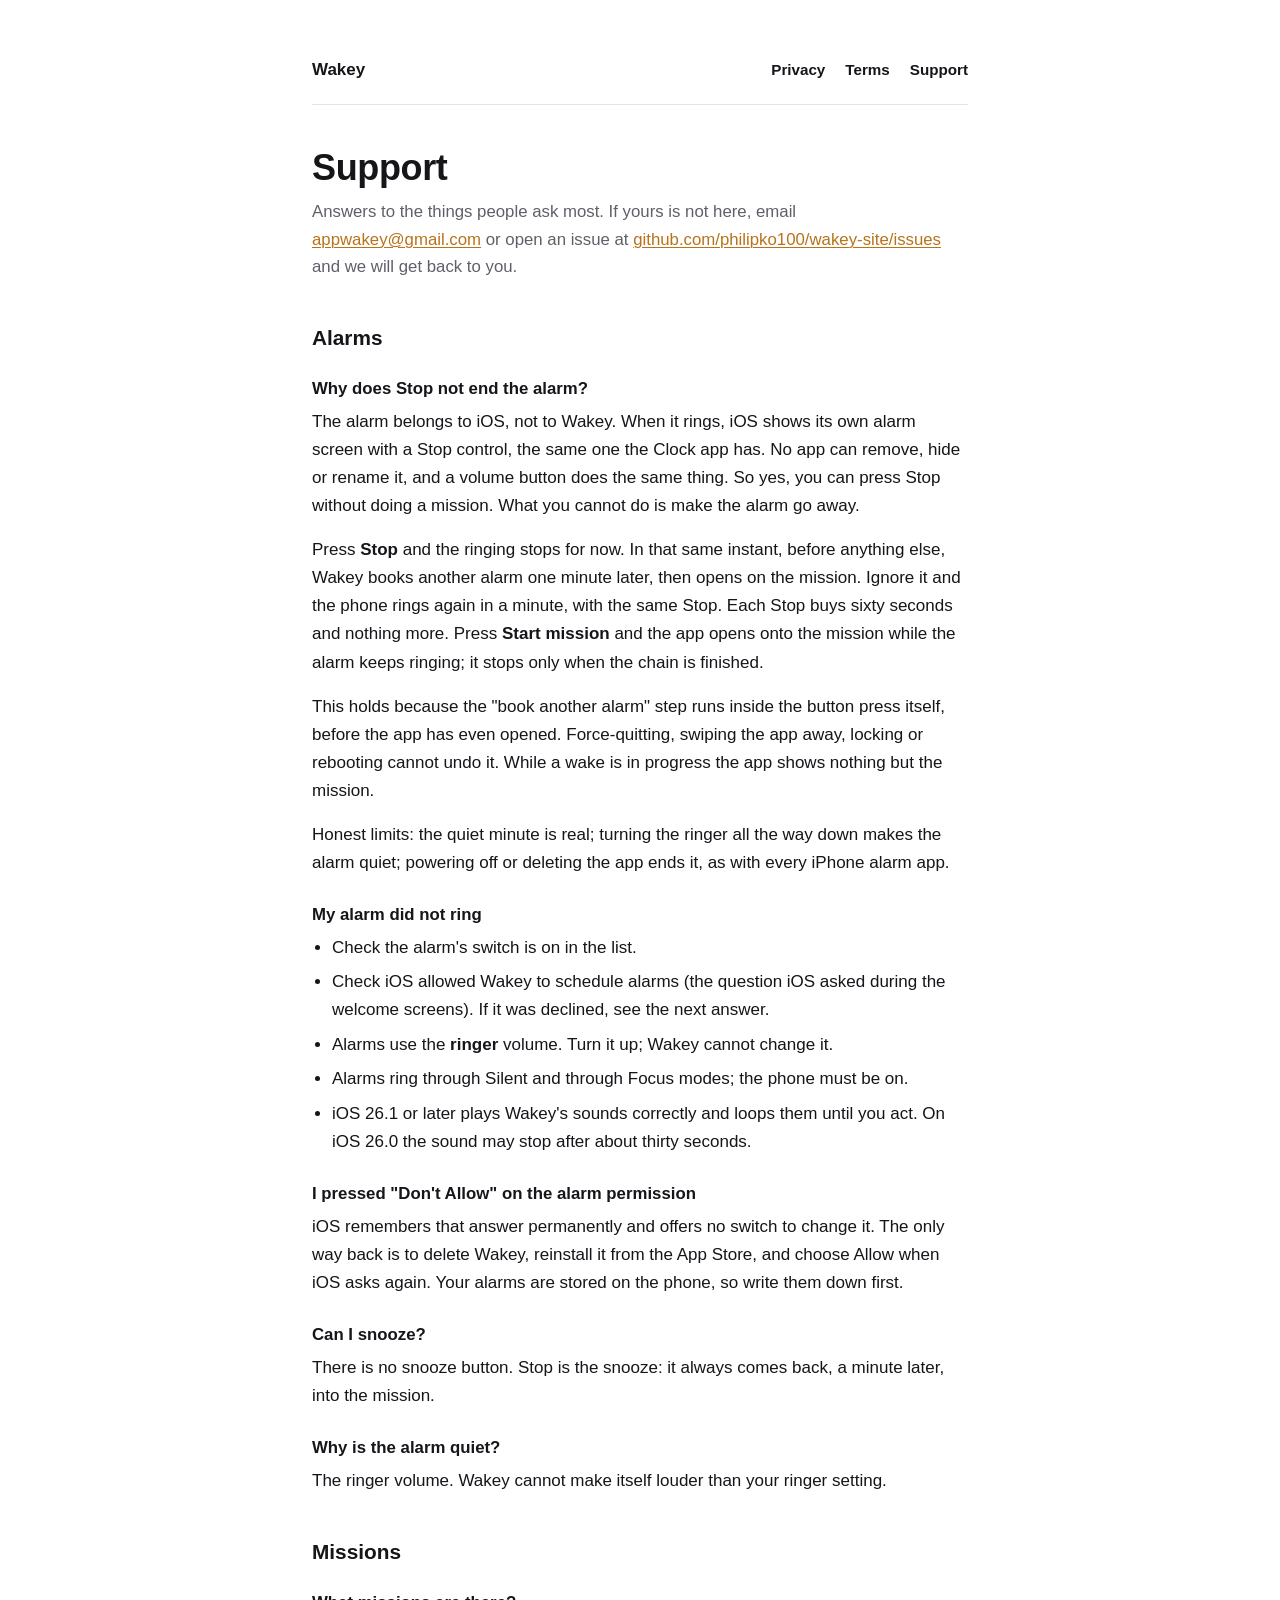
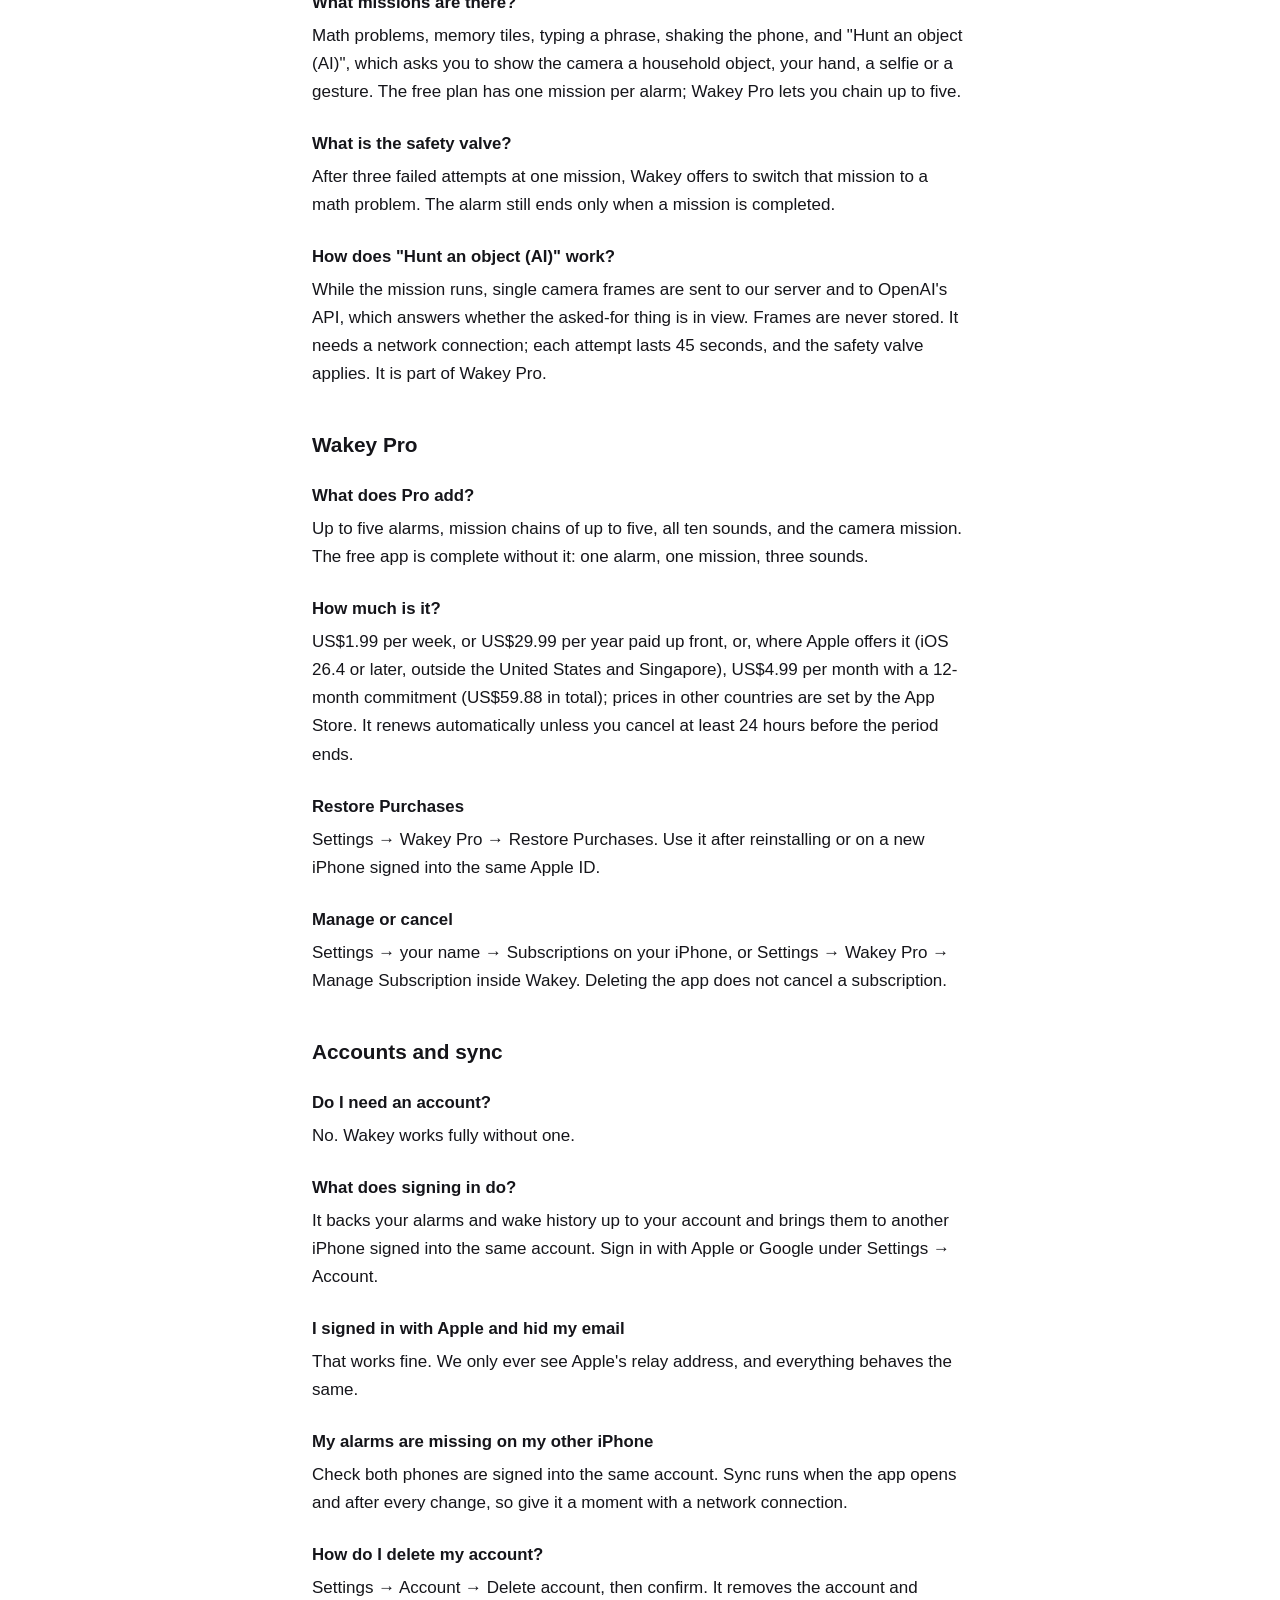
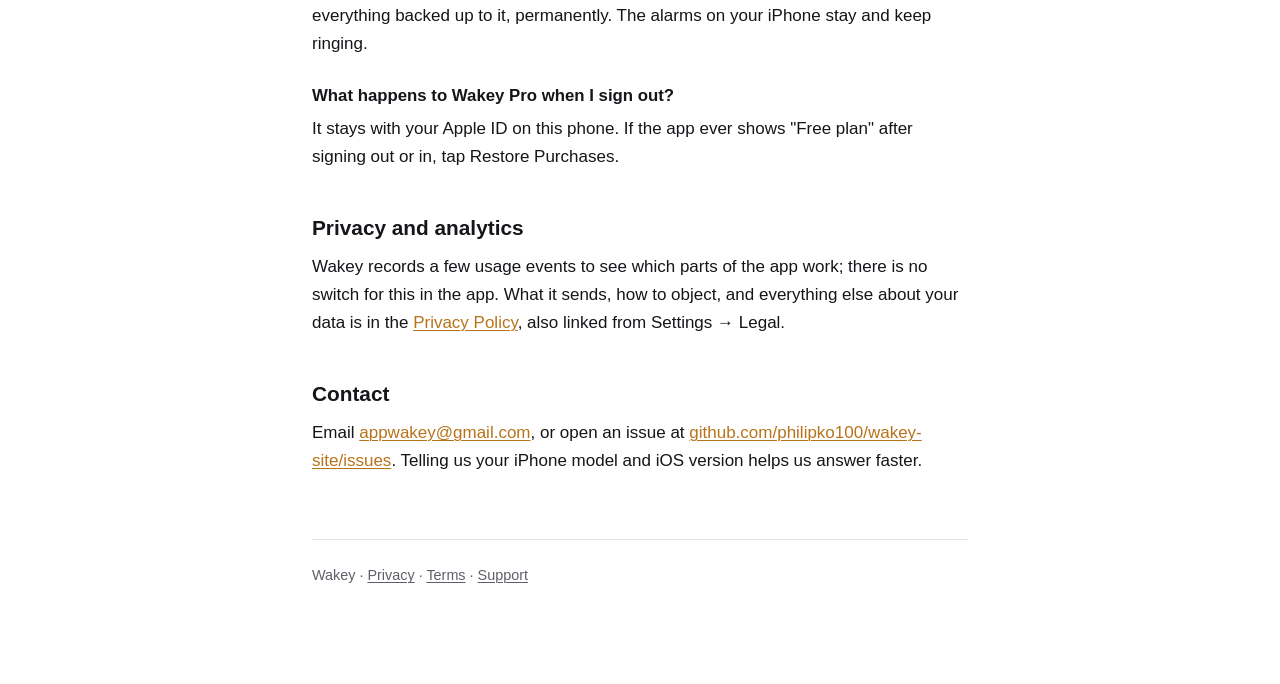
==== support/index.html @ a963e372 "Terms and support: the 12-month commitment plan is US$4.99 per month (US$59.88) Co-Authored-By: Clau" ====
<!doctype html>
<html lang="en">
<head>
<meta charset="utf-8">
<meta name="viewport" content="width=device-width, initial-scale=1">
<title>Support — Wakey</title>
<meta name="description" content="How Wakey's alarm works, why Stop comes back, what to do if an alarm did not ring, Wakey Pro, accounts and sync.">
<link rel="stylesheet" href="../style.css">
</head>
<body>
<div class="wrap">
  <header class="masthead">
    <a href="../">Wakey</a>
    <nav><a href="../privacy/">Privacy</a><a href="../terms/">Terms</a><a href="../support/">Support</a></nav>
  </header>

  <h1>Support</h1>
  <p class="lede">Answers to the things people ask most. If yours is not here, email <a href="mailto:appwakey@gmail.com">appwakey@gmail.com</a> or open an issue at
  <a href="https://github.com/philipko100/wakey-site/issues">github.com/philipko100/wakey-site/issues</a>
  and we will get back to you.</p>

  <h2>Alarms</h2>

  <h3>Why does Stop not end the alarm?</h3>
  <p>The alarm belongs to iOS, not to Wakey. When it rings, iOS shows its own alarm screen with a
  Stop control, the same one the Clock app has. No app can remove, hide or rename it, and a volume
  button does the same thing. So yes, you can press Stop without doing a mission. What you cannot do
  is make the alarm go away.</p>
  <p>Press <strong>Stop</strong> and the ringing stops for now. In that same instant, before anything
  else, Wakey books another alarm one minute later, then opens on the mission. Ignore it and the
  phone rings again in a minute, with the same Stop. Each Stop buys sixty seconds and nothing more.
  Press <strong>Start mission</strong> and the app opens onto the mission while the alarm keeps
  ringing; it stops only when the chain is finished.</p>
  <p>This holds because the "book another alarm" step runs inside the button press itself, before
  the app has even opened. Force-quitting, swiping the app away, locking or rebooting cannot undo
  it. While a wake is in progress the app shows nothing but the mission.</p>
  <p>Honest limits: the quiet minute is real; turning the ringer all the way down makes the alarm
  quiet; powering off or deleting the app ends it, as with every iPhone alarm app.</p>

  <h3>My alarm did not ring</h3>
  <ul>
    <li>Check the alarm's switch is on in the list.</li>
    <li>Check iOS allowed Wakey to schedule alarms (the question iOS asked during the welcome
    screens). If it was declined, see the next answer.</li>
    <li>Alarms use the <strong>ringer</strong> volume. Turn it up; Wakey cannot change it.</li>
    <li>Alarms ring through Silent and through Focus modes; the phone must be on.</li>
    <li>iOS 26.1 or later plays Wakey's sounds correctly and loops them until you act. On iOS 26.0 the
    sound may stop after about thirty seconds.</li>
  </ul>

  <h3>I pressed "Don't Allow" on the alarm permission</h3>
  <p>iOS remembers that answer permanently and offers no switch to change it. The only way back is to
  delete Wakey, reinstall it from the App Store, and choose Allow when iOS asks again. Your alarms are
  stored on the phone, so write them down first.</p>

  <h3>Can I snooze?</h3>
  <p>There is no snooze button. Stop is the snooze: it always comes back, a minute later, into the
  mission.</p>

  <h3>Why is the alarm quiet?</h3>
  <p>The ringer volume. Wakey cannot make itself louder than your ringer setting.</p>

  <h2>Missions</h2>

  <h3>What missions are there?</h3>
  <p>Math problems, memory tiles, typing a phrase, shaking the phone, and "Hunt an object (AI)",
  which asks you to show the camera a household object, your hand, a selfie or a gesture. The free
  plan has one mission per alarm; Wakey Pro lets you chain up to five.</p>

  <h3>What is the safety valve?</h3>
  <p>After three failed attempts at one mission, Wakey offers to switch that mission to a math
  problem. The alarm still ends only when a mission is completed.</p>

  <h3>How does "Hunt an object (AI)" work?</h3>
  <p>While the mission runs, single camera frames are sent to our server and to OpenAI's API, which
  answers whether the asked-for thing is in view. Frames are never stored. It needs a network
  connection; each attempt lasts 45 seconds, and the safety valve applies. It is part of Wakey Pro.</p>

  <h2>Wakey Pro</h2>

  <h3>What does Pro add?</h3>
  <p>Up to five alarms, mission chains of up to five, all ten sounds, and the camera mission. The
  free app is complete without it: one alarm, one mission, three sounds.</p>

  <h3>How much is it?</h3>
  <p>US$1.99 per week, or US$29.99 per year paid up front, or, where Apple offers it (iOS 26.4 or
  later, outside the United States and Singapore), US$4.99 per month with a 12-month commitment
  (US$59.88 in total); prices in other countries are set by the App Store. It renews automatically unless you cancel at least 24 hours before the
  period ends.</p>

  <h3>Restore Purchases</h3>
  <p>Settings → Wakey Pro → Restore Purchases. Use it after reinstalling or on a new iPhone signed
  into the same Apple ID.</p>

  <h3>Manage or cancel</h3>
  <p>Settings → your name → Subscriptions on your iPhone, or Settings → Wakey Pro → Manage
  Subscription inside Wakey. Deleting the app does not cancel a subscription.</p>

  <h2>Accounts and sync</h2>

  <h3>Do I need an account?</h3>
  <p>No. Wakey works fully without one.</p>

  <h3>What does signing in do?</h3>
  <p>It backs your alarms and wake history up to your account and brings them to another iPhone
  signed into the same account. Sign in with Apple or Google under Settings → Account.</p>

  <h3>I signed in with Apple and hid my email</h3>
  <p>That works fine. We only ever see Apple's relay address, and everything behaves the same.</p>

  <h3>My alarms are missing on my other iPhone</h3>
  <p>Check both phones are signed into the same account. Sync runs when the app opens and after every
  change, so give it a moment with a network connection.</p>

  <h3>How do I delete my account?</h3>
  <p>Settings → Account → Delete account, then confirm. It removes the account and everything backed
  up to it, permanently. The alarms on your iPhone stay and keep ringing.</p>

  <h3>What happens to Wakey Pro when I sign out?</h3>
  <p>It stays with your Apple ID on this phone. If the app ever shows "Free plan" after signing out
  or in, tap Restore Purchases.</p>

  <h2>Privacy and analytics</h2>
  <p>Wakey records a few usage events to see which parts of the app work; there is no switch for
  this in the app. What it sends, how to object, and everything else about your data is in the
  <a href="../privacy/">Privacy Policy</a>, also linked from Settings → Legal.</p>

  <h2>Contact</h2>
  <p>Email <a href="mailto:appwakey@gmail.com">appwakey@gmail.com</a>, or open an issue at
  <a href="https://github.com/philipko100/wakey-site/issues">github.com/philipko100/wakey-site/issues</a>.
  Telling us your iPhone model and iOS version helps us answer faster.</p>

  <footer>
    <p>Wakey &middot; <a href="../privacy/">Privacy</a> &middot; <a href="../terms/">Terms</a> &middot;
    <a href="../support/">Support</a></p>
  </footer>
</div>
</body>
</html>
---- style.css ----
/* wakey-site — shared styles. The palette follows the app: a near-black
   ground with amber as the accent; system sans throughout. Light and dark. */

:root {
  --bg: #ffffff;
  --surface: #f6f6f8;
  --text: #15151a;
  --text-secondary: #5f6068;
  --accent: #b8731a;
  --accent-bright: #e0932a;
  --border: #e3e3e8;
}

@media (prefers-color-scheme: dark) {
  :root {
    --bg: #0f0f14;
    --surface: #1a1a21;
    --text: #f5f5f7;
    --text-secondary: #9e9ead;
    --accent: #ffc766;
    --accent-bright: #ffd58a;
    --border: #2a2a33;
  }
}

* { box-sizing: border-box; }

body {
  margin: 0;
  background: var(--bg);
  color: var(--text);
  font-family: -apple-system, BlinkMacSystemFont, "Segoe UI", Roboto, Helvetica, Arial, sans-serif;
  font-size: 17px;
  line-height: 1.65;
  -webkit-text-size-adjust: 100%;
}

.wrap {
  max-width: 44rem;
  margin: 0 auto;
  padding: 3.5rem 1.5rem 5rem;
}

h1, h2, h3 {
  font-weight: 700;
  line-height: 1.25;
  text-wrap: balance;
}

h1 { font-size: 2.25rem; margin: 0 0 .5rem; letter-spacing: -0.01em; }
h2 { font-size: 1.3rem; margin: 2.75rem 0 .75rem; }
h3 { font-size: 1.05rem; margin: 1.75rem 0 .5rem; }

p, ul { margin: 0 0 1rem; }
ul { padding-left: 1.25rem; }
li { margin-bottom: .4rem; }

a { color: var(--accent); text-decoration-thickness: 1px; text-underline-offset: 2px; }
a:hover { text-decoration-thickness: 2px; }
a:focus-visible { outline: 2px solid var(--accent-bright); outline-offset: 3px; border-radius: 2px; }

.lede { color: var(--text-secondary); font-size: 1.05rem; }
.meta { color: var(--text-secondary); font-size: .9rem; margin-bottom: 2.5rem; }

.masthead {
  display: flex;
  align-items: baseline;
  gap: .75rem;
  padding-bottom: 1.25rem;
  margin-bottom: 2.5rem;
  border-bottom: 1px solid var(--border);
}
.masthead a { color: var(--text); text-decoration: none; font-weight: 700; }
.masthead nav { margin-left: auto; display: flex; gap: 1.25rem; font-size: .95rem; }

.card {
  background: var(--surface);
  border: 1px solid var(--border);
  border-radius: 10px;
  padding: 1.1rem 1.25rem;
  margin: 1.5rem 0;
}
.card p:last-child { margin-bottom: 0; }

/* The landing page is centred end to end; the legal pages are not. */
.home h1,
.home h2,
.home p,
.home .card,
.home footer { text-align: center; }
.home ul { list-style: none; padding-left: 0; text-align: center; }
.home li { margin-bottom: .9rem; }

.table { width: 100%; border-collapse: collapse; margin: 1rem 0 1.5rem; font-size: .95rem; }
.table th, .table td { text-align: left; padding: .6rem .75rem; border-bottom: 1px solid var(--border); vertical-align: top; }
.table th { color: var(--text-secondary); font-weight: 600; font-size: .85rem; text-transform: uppercase; letter-spacing: .04em; }
.scroll { overflow-x: auto; }

footer {
  margin-top: 4rem;
  padding-top: 1.5rem;
  border-top: 1px solid var(--border);
  color: var(--text-secondary);
  font-size: .9rem;
}
footer a { color: var(--text-secondary); }

@media (max-width: 480px) {
  h1 { font-size: 1.8rem; }
  .wrap { padding-top: 2.5rem; }
  .masthead { flex-wrap: wrap; }
  .masthead nav { margin-left: 0; width: 100%; }
}
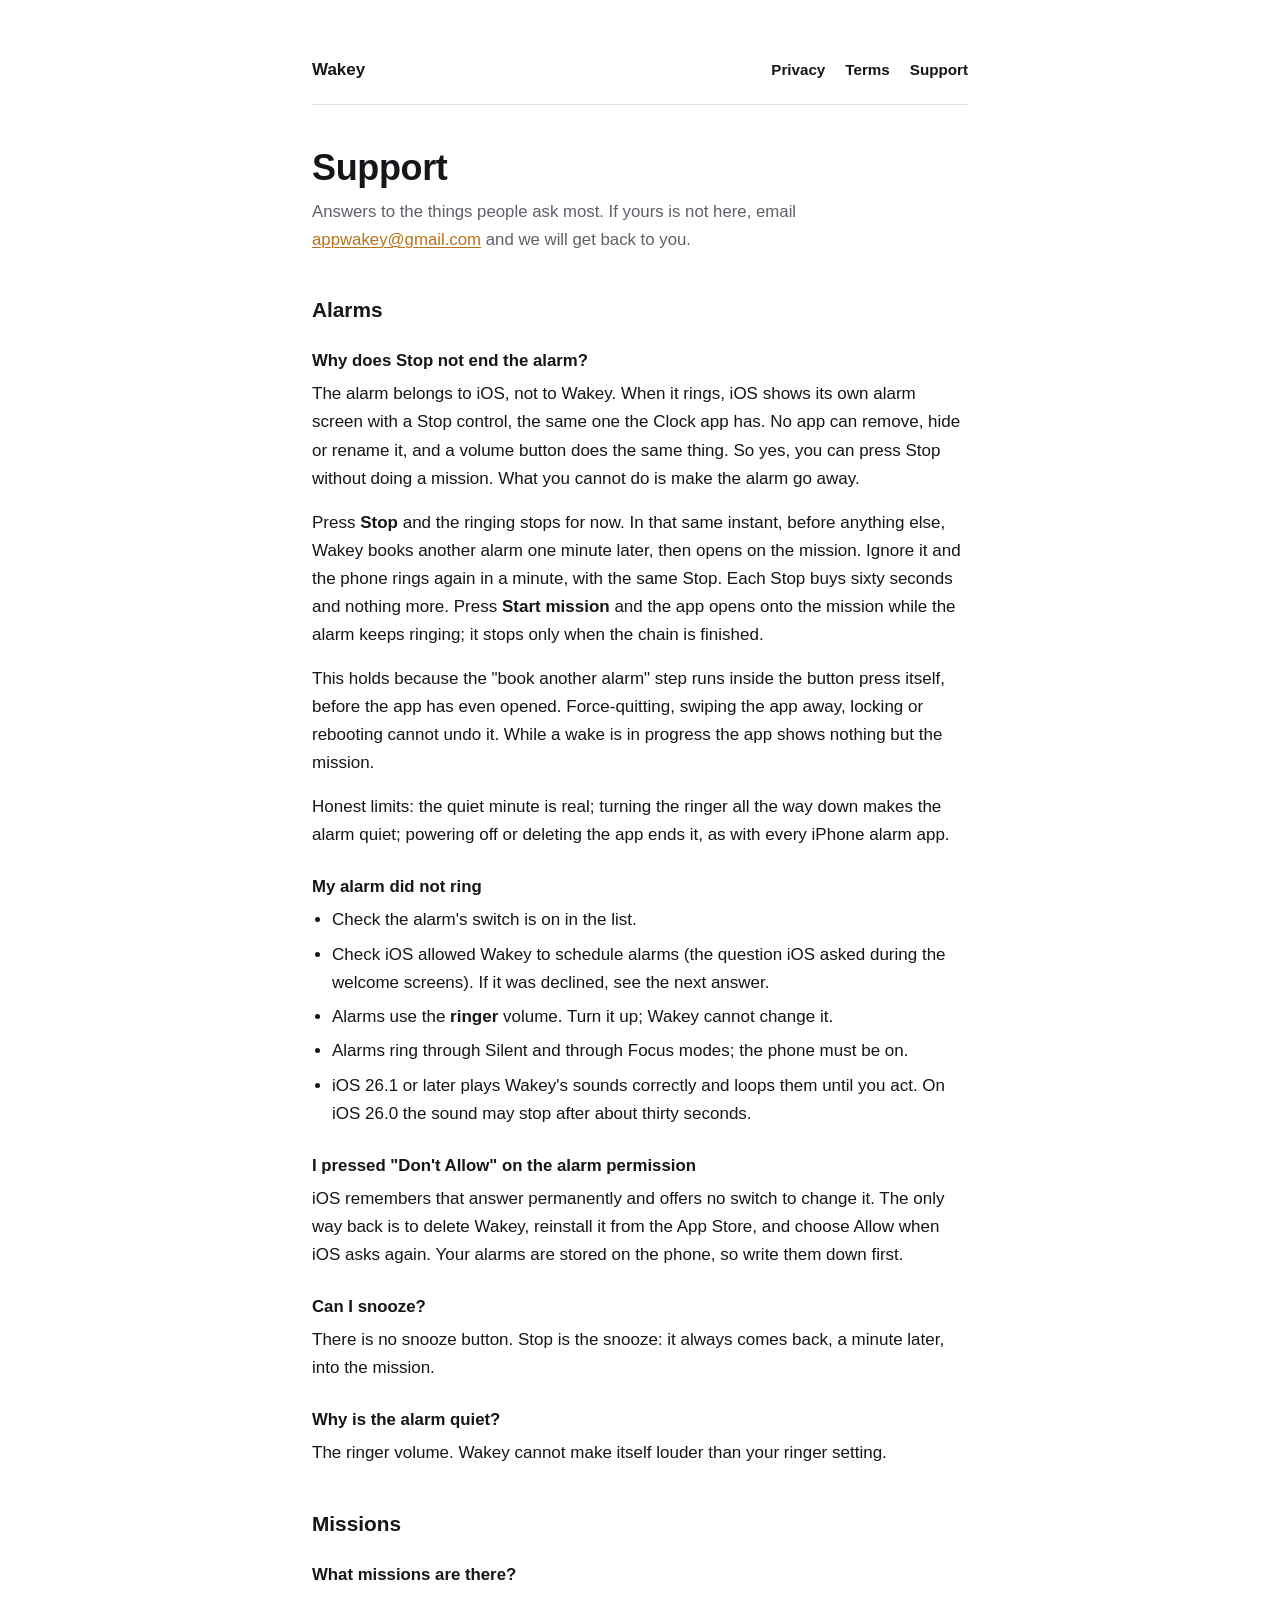
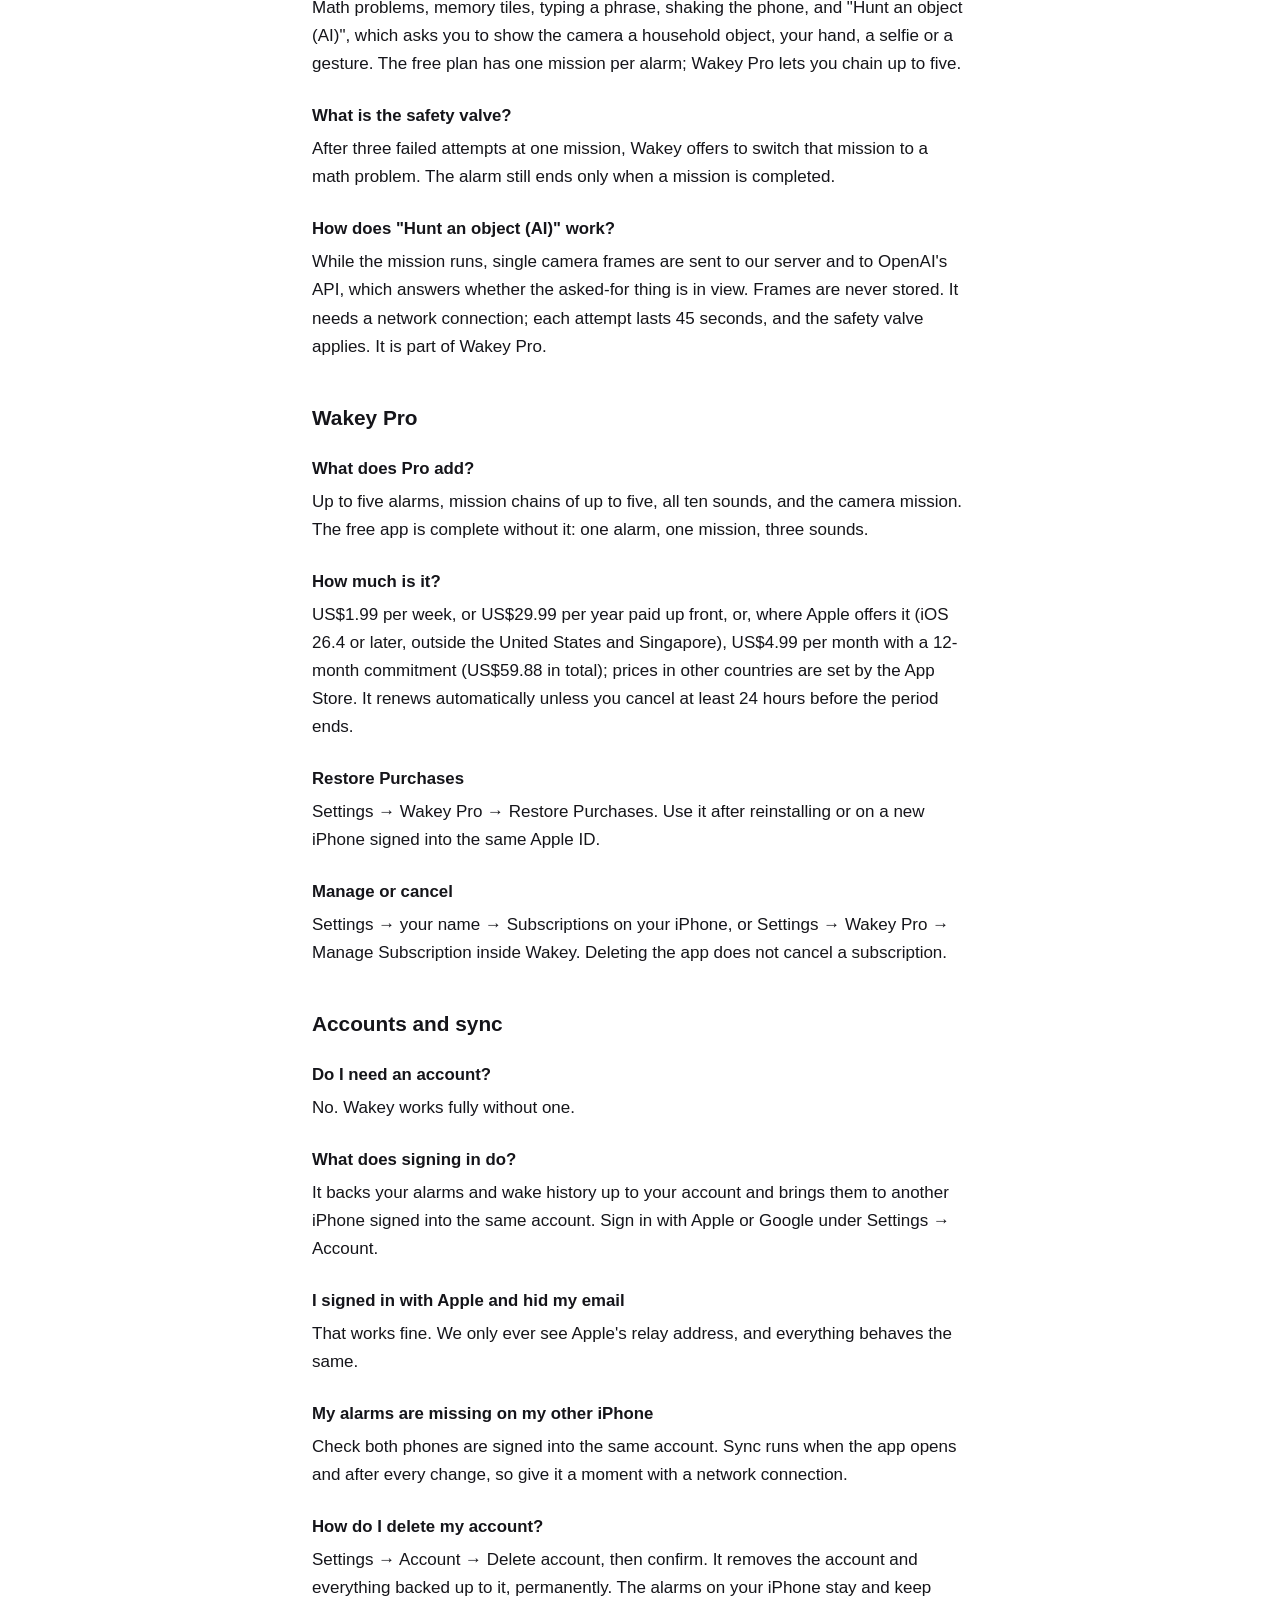
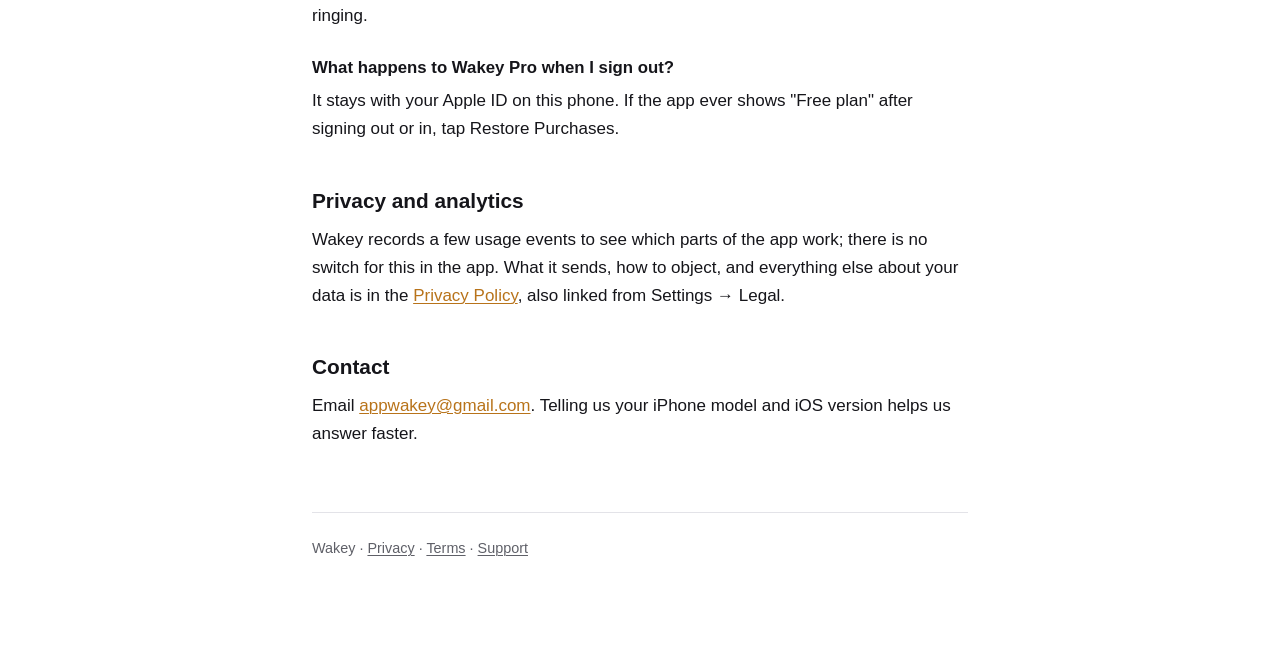
==== commit 63c97982: "Contact by email only: drop the GitHub Issues links The owner asked for the GitHub account to be rem" ====
--- a/support/index.html
+++ b/support/index.html
@@ -15,8 +15,7 @@
   </header>
 
   <h1>Support</h1>
-  <p class="lede">Answers to the things people ask most. If yours is not here, email <a href="mailto:appwakey@gmail.com">appwakey@gmail.com</a> or open an issue at
-  <a href="https://github.com/philipko100/wakey-site/issues">github.com/philipko100/wakey-site/issues</a>
+  <p class="lede">Answers to the things people ask most. If yours is not here, email <a href="mailto:appwakey@gmail.com">appwakey@gmail.com</a>
   and we will get back to you.</p>
 
   <h2>Alarms</h2>
@@ -126,8 +125,7 @@
   <a href="../privacy/">Privacy Policy</a>, also linked from Settings → Legal.</p>
 
   <h2>Contact</h2>
-  <p>Email <a href="mailto:appwakey@gmail.com">appwakey@gmail.com</a>, or open an issue at
-  <a href="https://github.com/philipko100/wakey-site/issues">github.com/philipko100/wakey-site/issues</a>.
+  <p>Email <a href="mailto:appwakey@gmail.com">appwakey@gmail.com</a>.
   Telling us your iPhone model and iOS version helps us answer faster.</p>
 
   <footer>
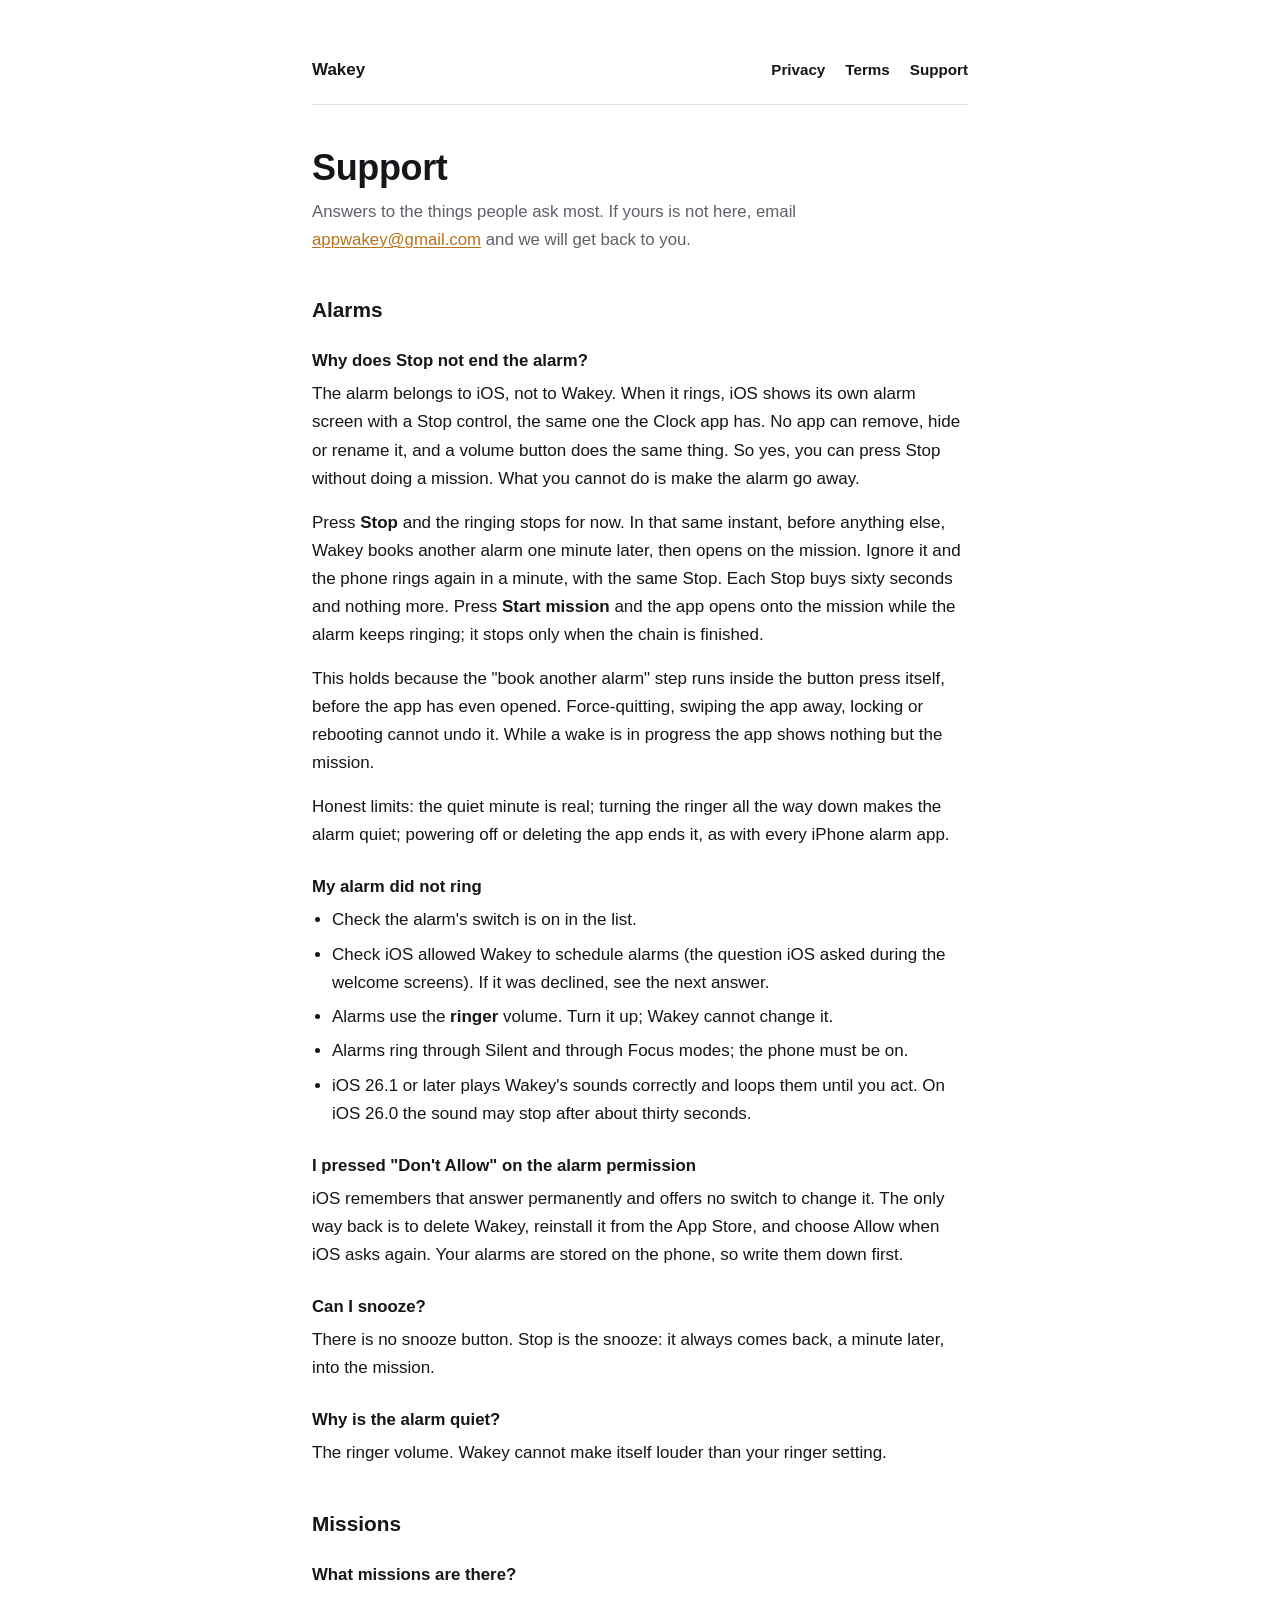
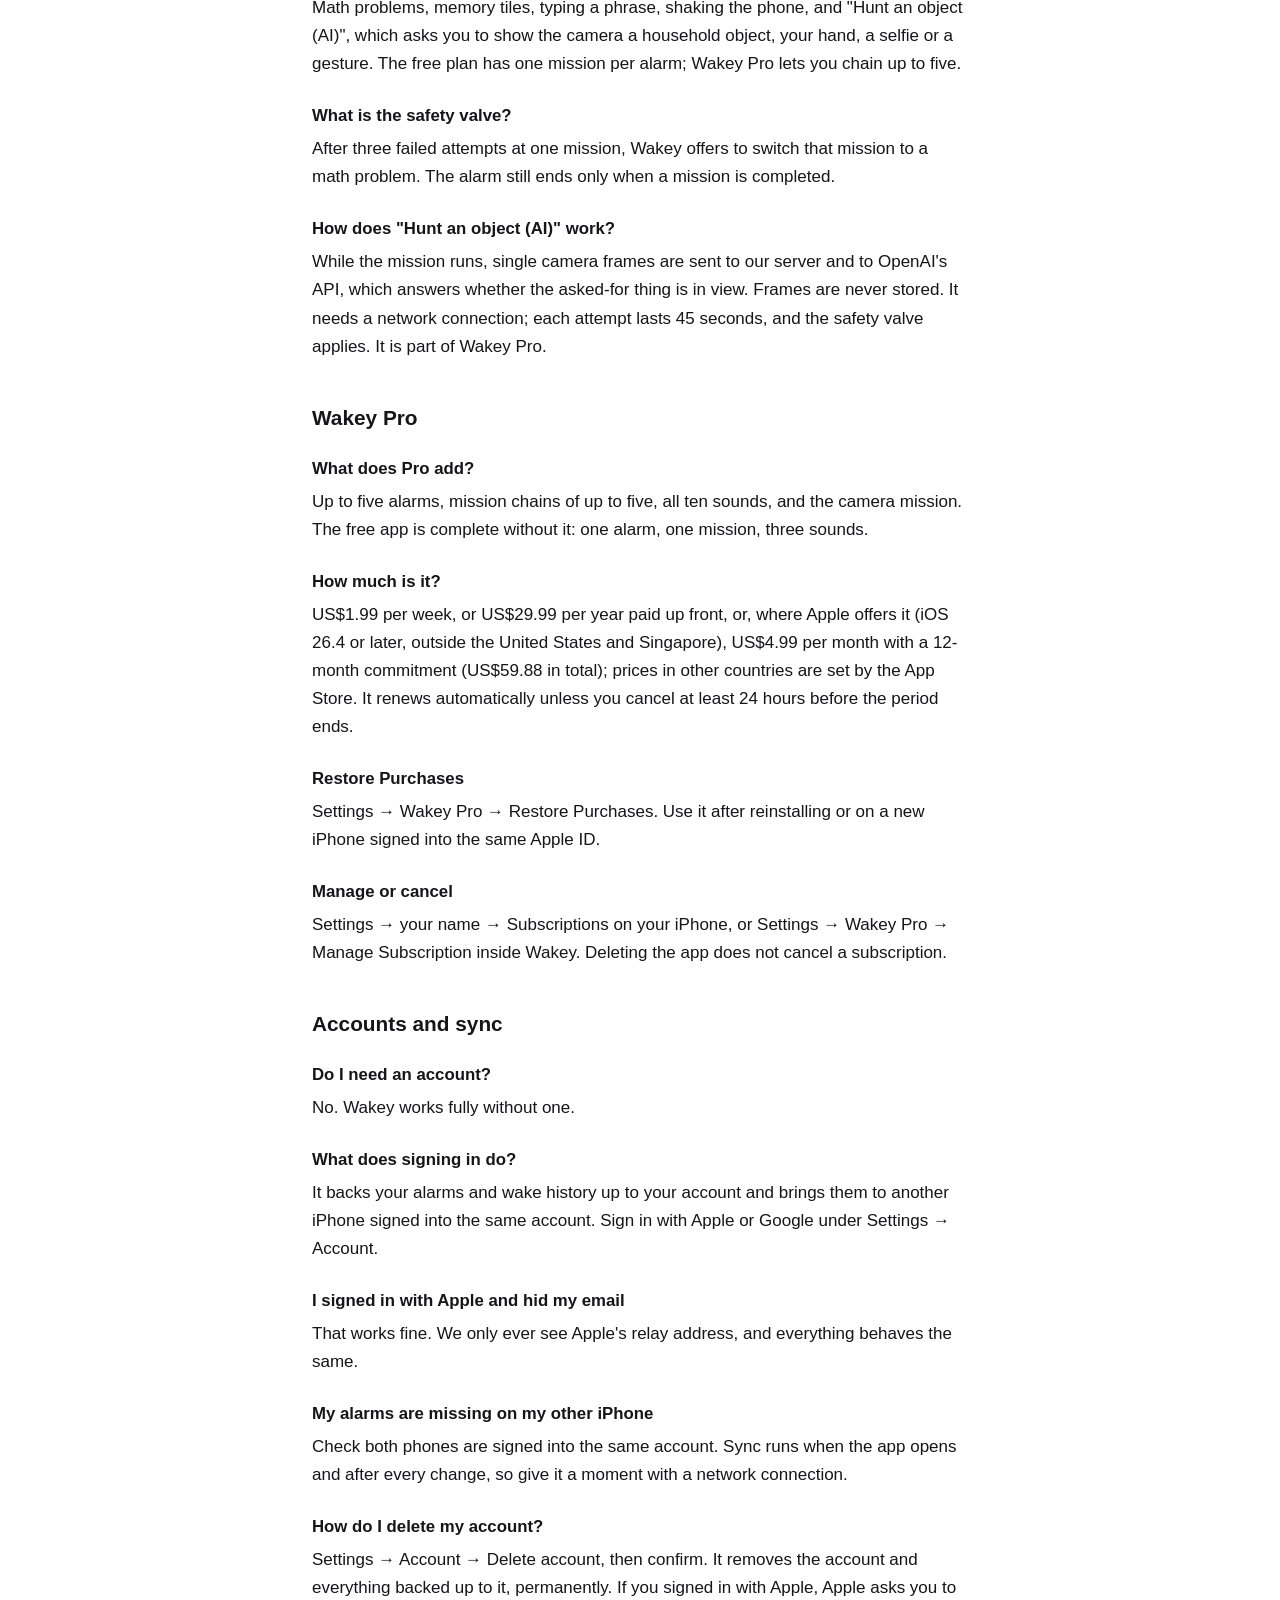
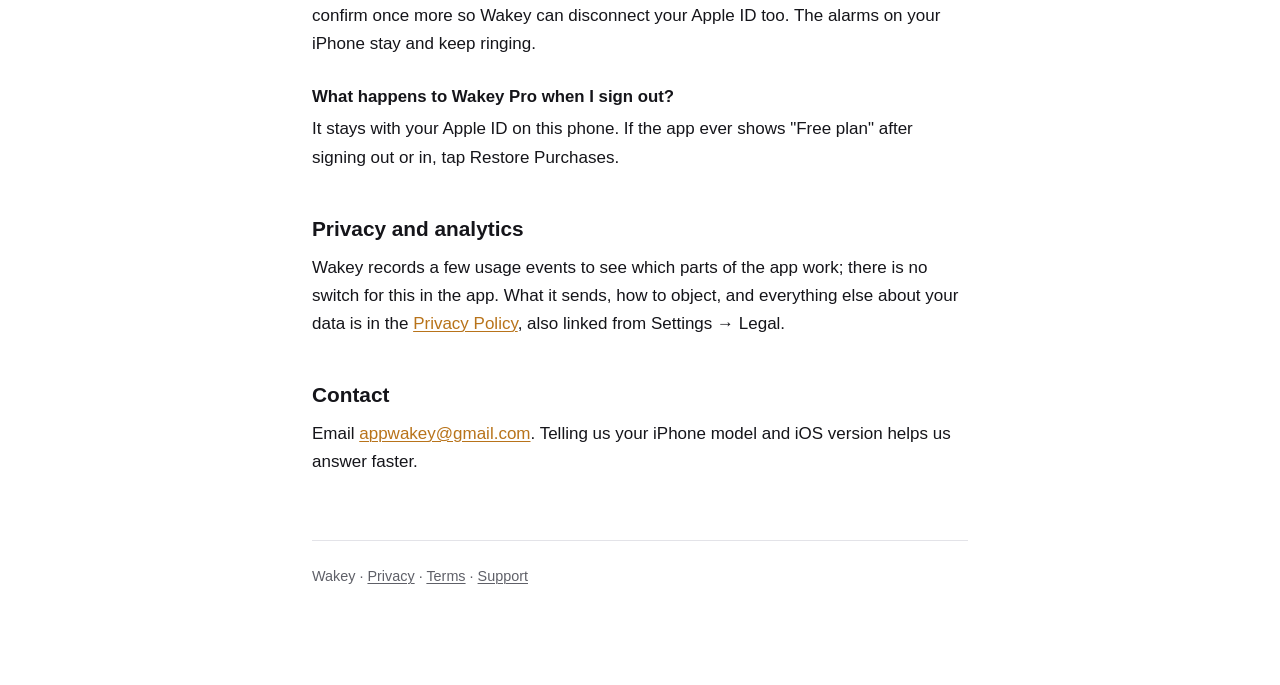
==== commit 2ce9fcb1: "Account deletion also disconnects a Sign in with Apple ID Privacy policy and support page: deleting " ====
--- a/support/index.html
+++ b/support/index.html
@@ -113,7 +113,8 @@
 
   <h3>How do I delete my account?</h3>
   <p>Settings → Account → Delete account, then confirm. It removes the account and everything backed
-  up to it, permanently. The alarms on your iPhone stay and keep ringing.</p>
+  up to it, permanently. If you signed in with Apple, Apple asks you to confirm once more so Wakey
+  can disconnect your Apple ID too. The alarms on your iPhone stay and keep ringing.</p>
 
   <h3>What happens to Wakey Pro when I sign out?</h3>
   <p>It stays with your Apple ID on this phone. If the app ever shows "Free plan" after signing out
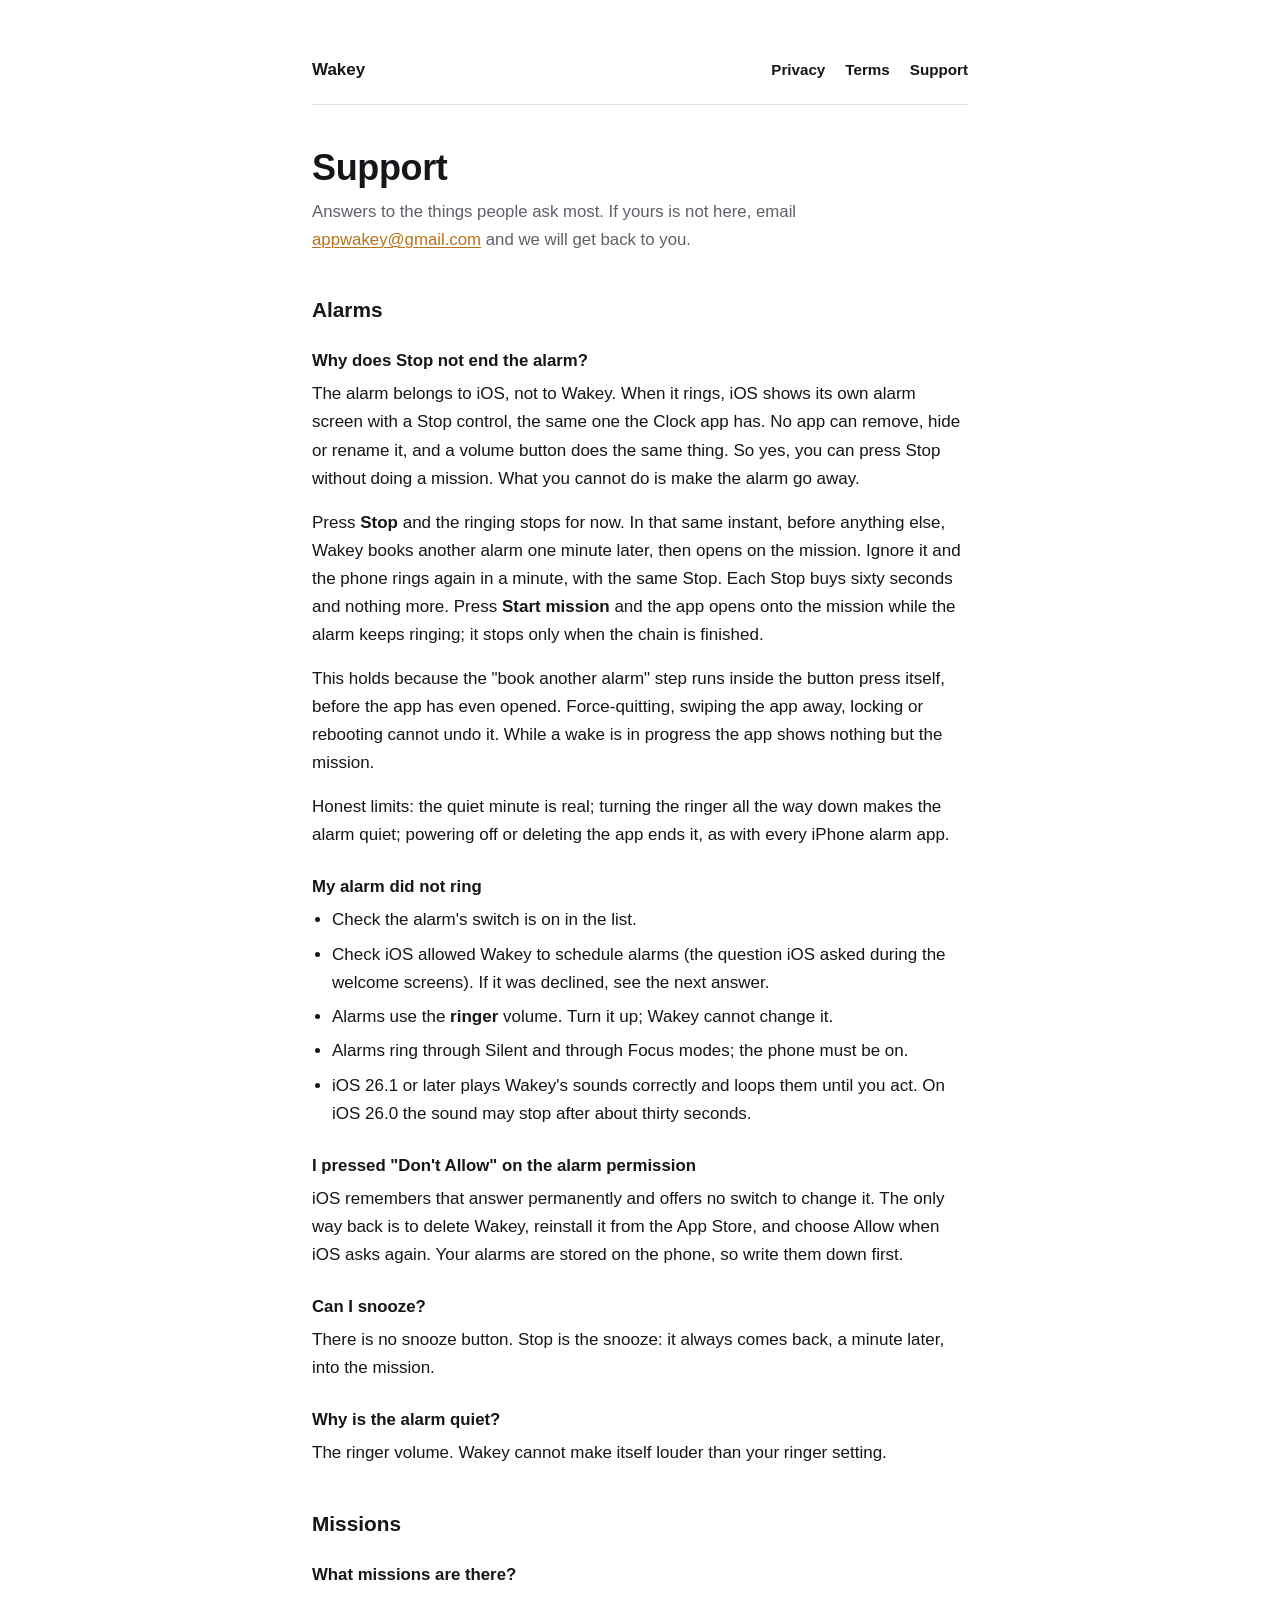
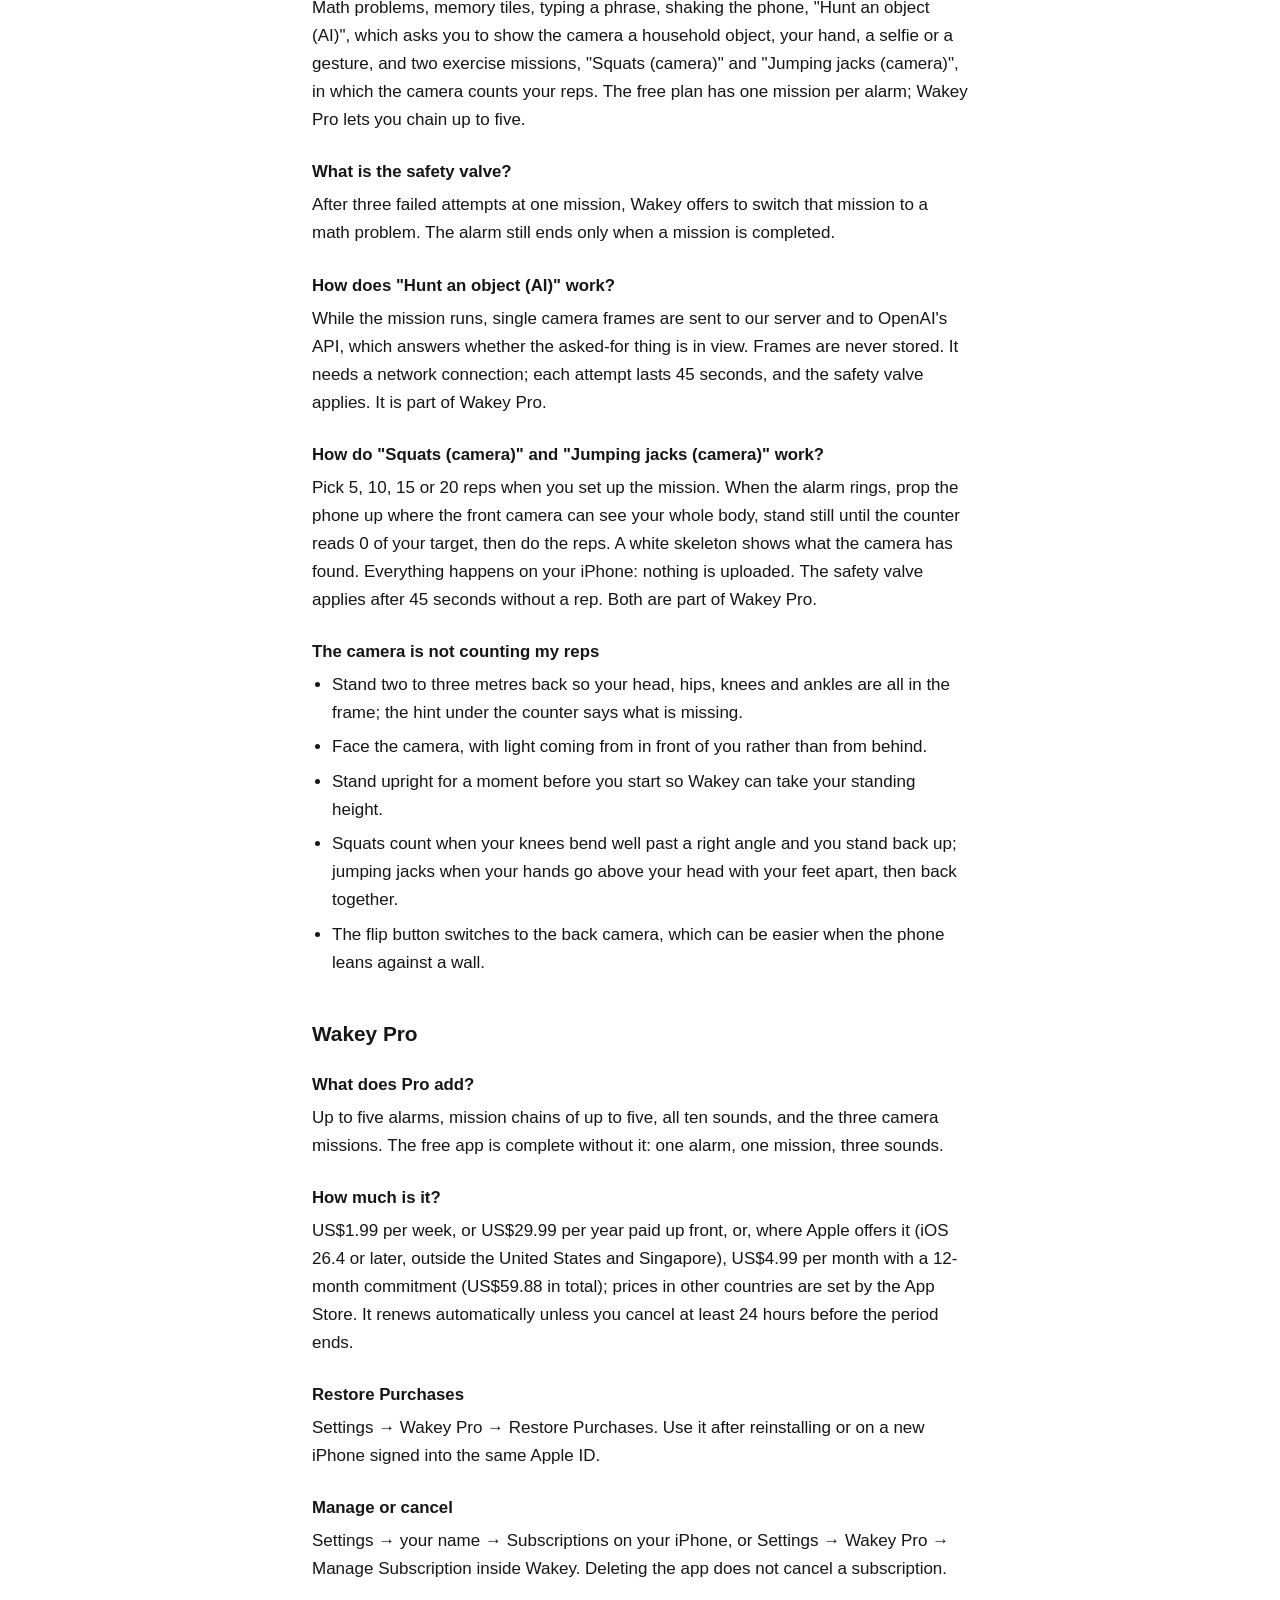
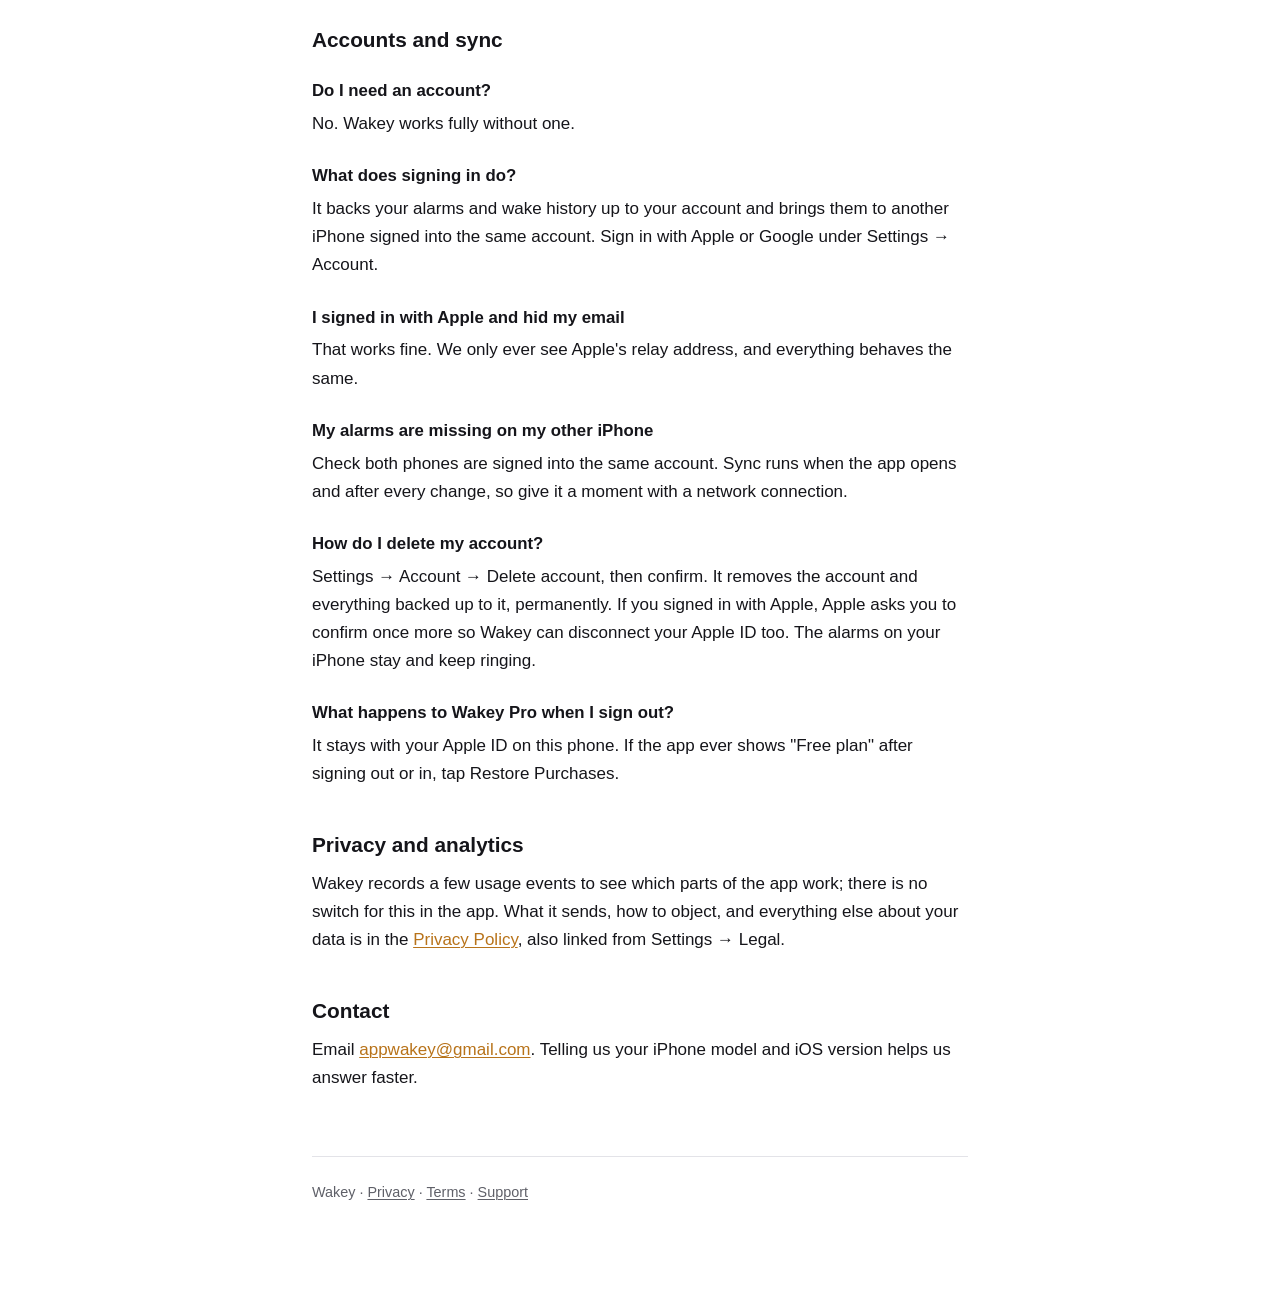
==== commit 5a74d035: "Exercise missions (1.1): on-device squats and jumping jacks in the policy and the support page Co-Au" ====
--- a/support/index.html
+++ b/support/index.html
@@ -62,9 +62,10 @@
   <h2>Missions</h2>
 
   <h3>What missions are there?</h3>
-  <p>Math problems, memory tiles, typing a phrase, shaking the phone, and "Hunt an object (AI)",
-  which asks you to show the camera a household object, your hand, a selfie or a gesture. The free
-  plan has one mission per alarm; Wakey Pro lets you chain up to five.</p>
+  <p>Math problems, memory tiles, typing a phrase, shaking the phone, "Hunt an object (AI)",
+  which asks you to show the camera a household object, your hand, a selfie or a gesture, and two
+  exercise missions, "Squats (camera)" and "Jumping jacks (camera)", in which the camera counts
+  your reps. The free plan has one mission per alarm; Wakey Pro lets you chain up to five.</p>
 
   <h3>What is the safety valve?</h3>
   <p>After three failed attempts at one mission, Wakey offers to switch that mission to a math
@@ -75,10 +76,29 @@
   answers whether the asked-for thing is in view. Frames are never stored. It needs a network
   connection; each attempt lasts 45 seconds, and the safety valve applies. It is part of Wakey Pro.</p>
 
+  <h3>How do "Squats (camera)" and "Jumping jacks (camera)" work?</h3>
+  <p>Pick 5, 10, 15 or 20 reps when you set up the mission. When the alarm rings, prop the phone up
+  where the front camera can see your whole body, stand still until the counter reads 0 of your
+  target, then do the reps. A white skeleton shows what the camera has found. Everything happens on
+  your iPhone: nothing is uploaded. The safety valve applies after 45 seconds without a rep.
+  Both are part of Wakey Pro.</p>
+
+  <h3>The camera is not counting my reps</h3>
+  <ul>
+    <li>Stand two to three metres back so your head, hips, knees and ankles are all in the frame;
+    the hint under the counter says what is missing.</li>
+    <li>Face the camera, with light coming from in front of you rather than from behind.</li>
+    <li>Stand upright for a moment before you start so Wakey can take your standing height.</li>
+    <li>Squats count when your knees bend well past a right angle and you stand back up; jumping
+    jacks when your hands go above your head with your feet apart, then back together.</li>
+    <li>The flip button switches to the back camera, which can be easier when the phone leans
+    against a wall.</li>
+  </ul>
+
   <h2>Wakey Pro</h2>
 
   <h3>What does Pro add?</h3>
-  <p>Up to five alarms, mission chains of up to five, all ten sounds, and the camera mission. The
+  <p>Up to five alarms, mission chains of up to five, all ten sounds, and the three camera missions. The
   free app is complete without it: one alarm, one mission, three sounds.</p>
 
   <h3>How much is it?</h3>
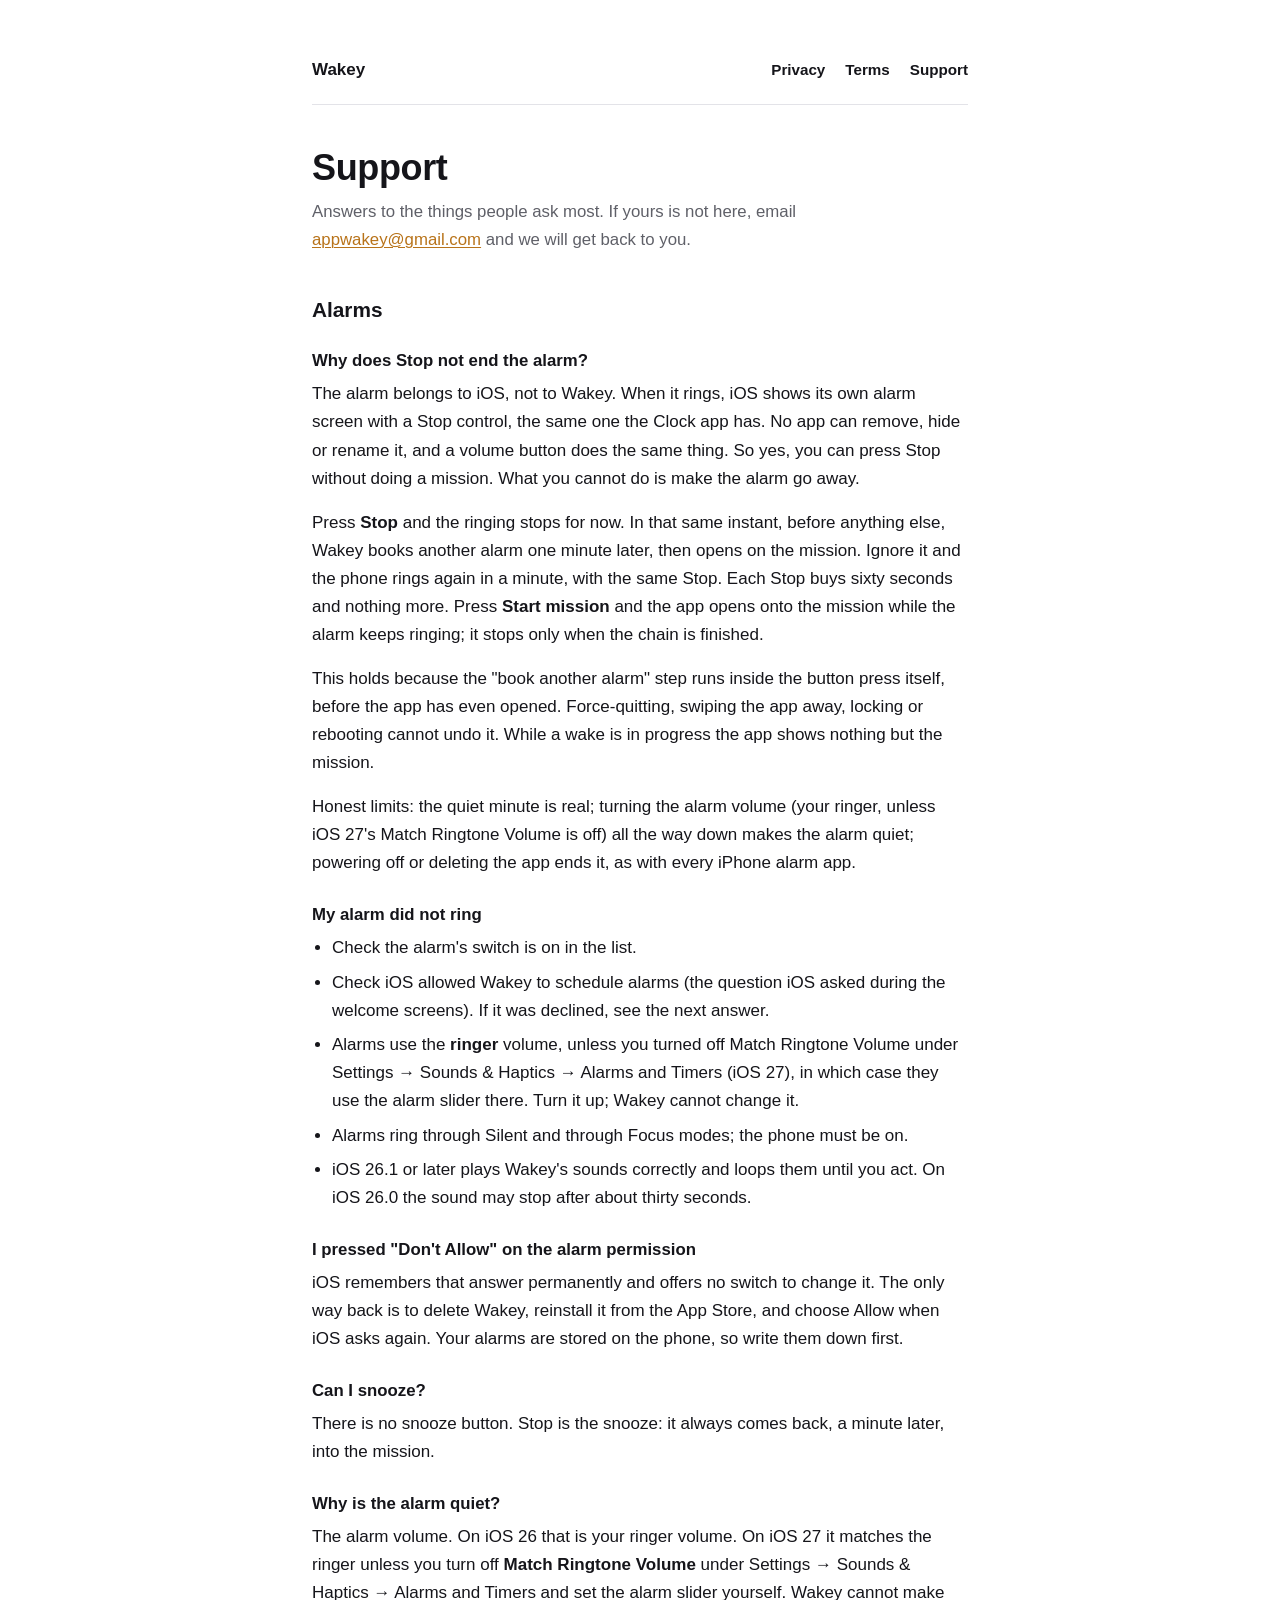
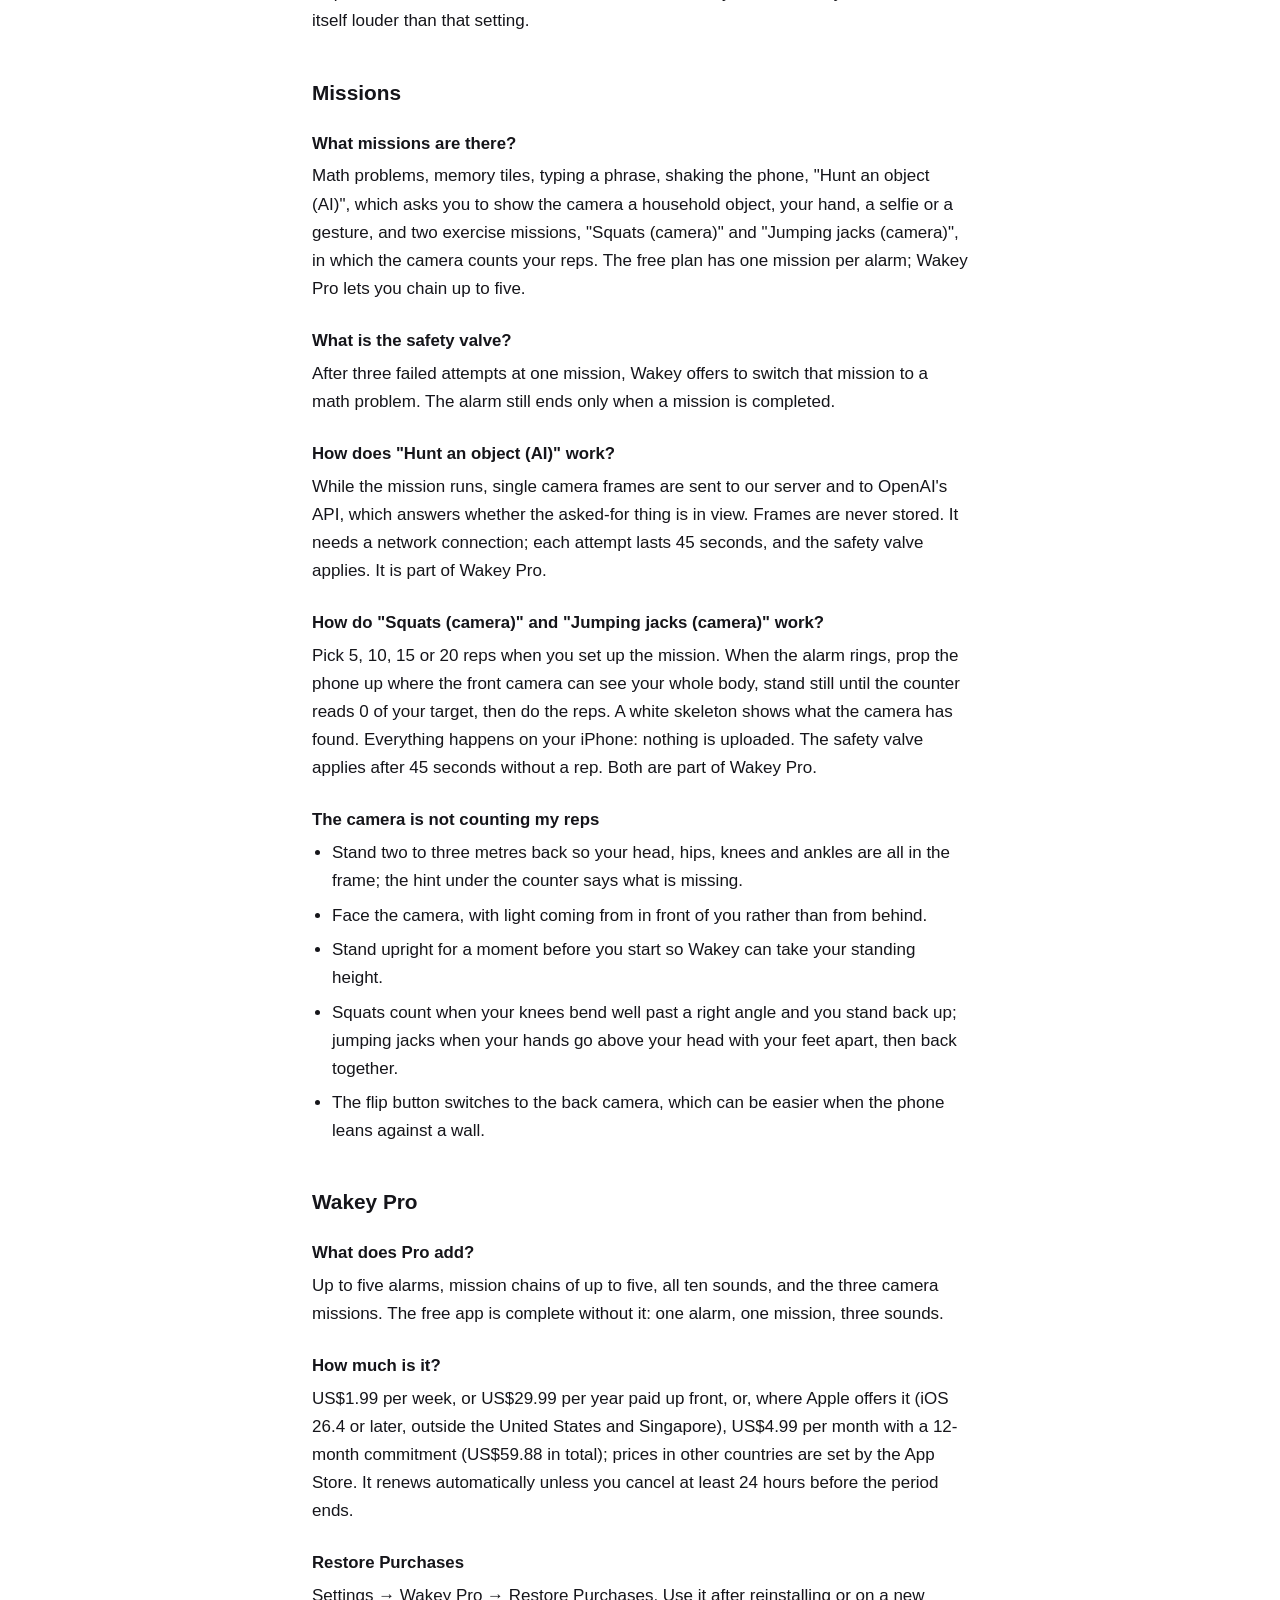
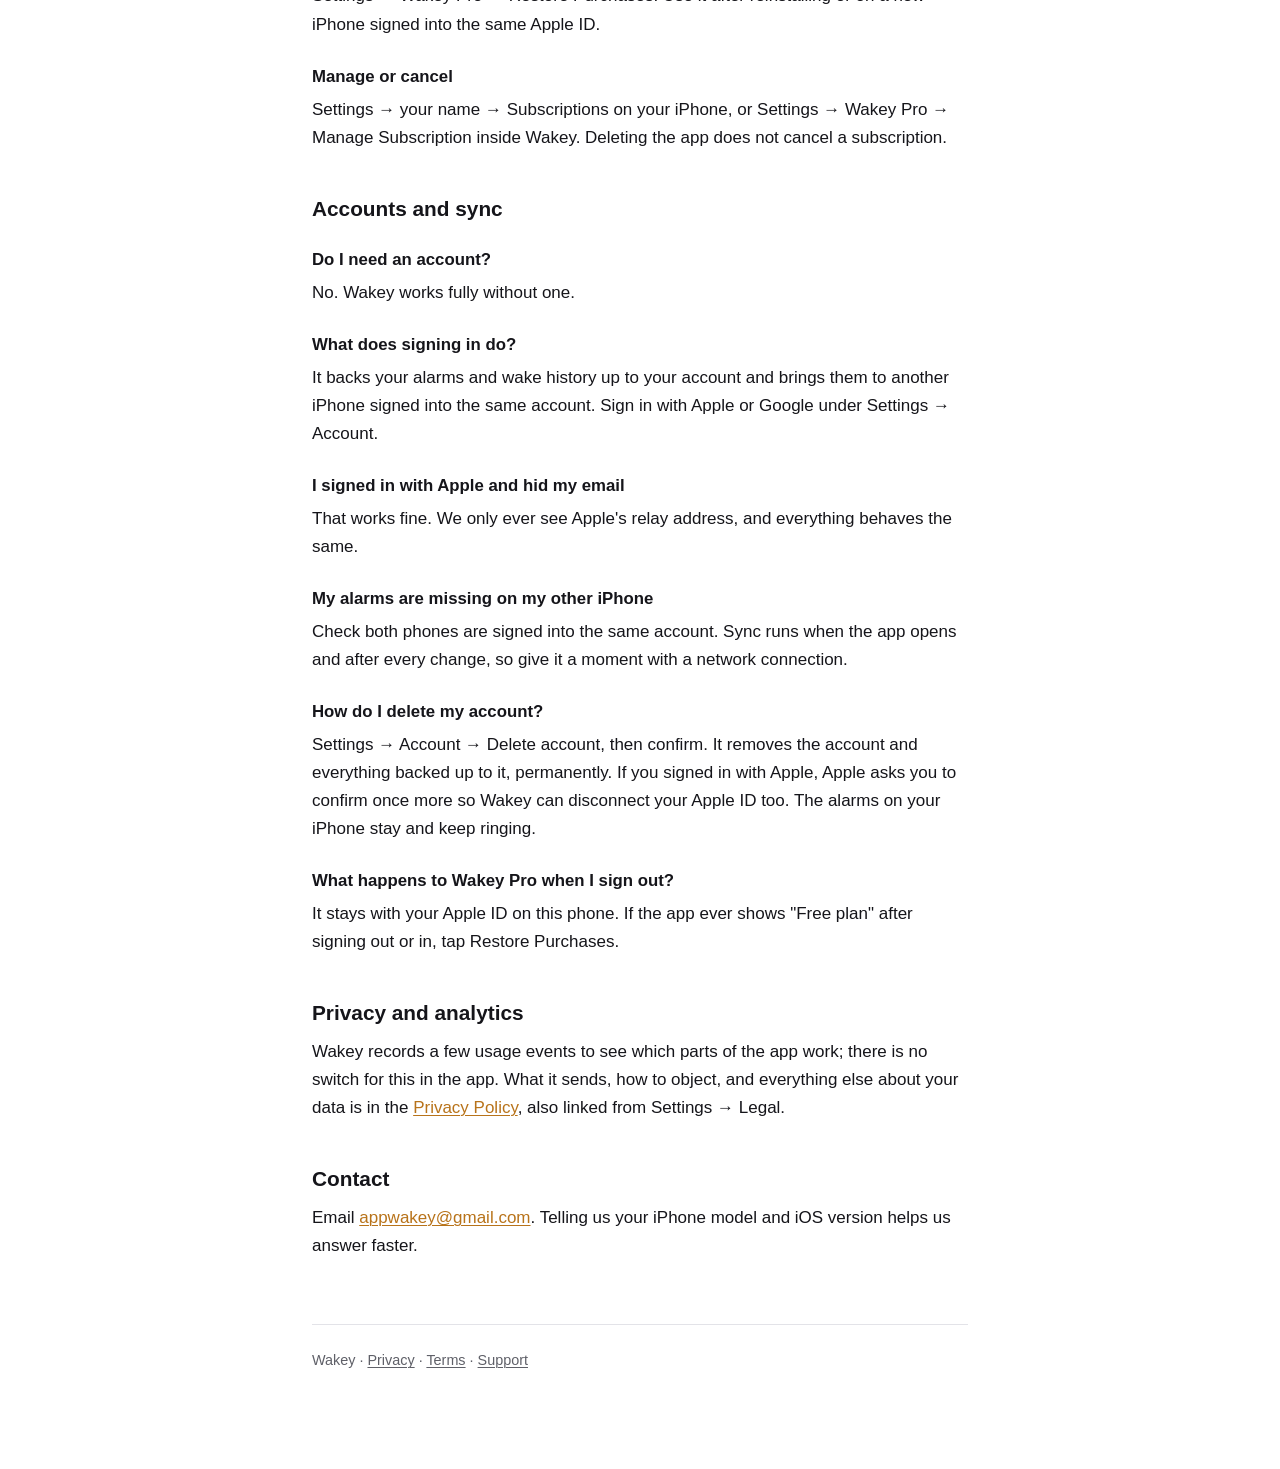
==== commit 6a395c44: "iOS 27 alarm volume: Match Ringtone Volume explained on the support page; the policy and terms name " ====
--- a/support/index.html
+++ b/support/index.html
@@ -33,7 +33,7 @@
   <p>This holds because the "book another alarm" step runs inside the button press itself, before
   the app has even opened. Force-quitting, swiping the app away, locking or rebooting cannot undo
   it. While a wake is in progress the app shows nothing but the mission.</p>
-  <p>Honest limits: the quiet minute is real; turning the ringer all the way down makes the alarm
+  <p>Honest limits: the quiet minute is real; turning the alarm volume (your ringer, unless iOS 27's Match Ringtone Volume is off) all the way down makes the alarm
   quiet; powering off or deleting the app ends it, as with every iPhone alarm app.</p>
 
   <h3>My alarm did not ring</h3>
@@ -41,7 +41,9 @@
     <li>Check the alarm's switch is on in the list.</li>
     <li>Check iOS allowed Wakey to schedule alarms (the question iOS asked during the welcome
     screens). If it was declined, see the next answer.</li>
-    <li>Alarms use the <strong>ringer</strong> volume. Turn it up; Wakey cannot change it.</li>
+    <li>Alarms use the <strong>ringer</strong> volume, unless you turned off Match Ringtone Volume under
+    Settings → Sounds &amp; Haptics → Alarms and Timers (iOS 27), in which case they use the alarm
+    slider there. Turn it up; Wakey cannot change it.</li>
     <li>Alarms ring through Silent and through Focus modes; the phone must be on.</li>
     <li>iOS 26.1 or later plays Wakey's sounds correctly and loops them until you act. On iOS 26.0 the
     sound may stop after about thirty seconds.</li>
@@ -57,7 +59,9 @@
   mission.</p>
 
   <h3>Why is the alarm quiet?</h3>
-  <p>The ringer volume. Wakey cannot make itself louder than your ringer setting.</p>
+  <p>The alarm volume. On iOS 26 that is your ringer volume. On iOS 27 it matches the ringer unless
+  you turn off <strong>Match Ringtone Volume</strong> under Settings → Sounds &amp; Haptics → Alarms and
+  Timers and set the alarm slider yourself. Wakey cannot make itself louder than that setting.</p>
 
   <h2>Missions</h2>
 
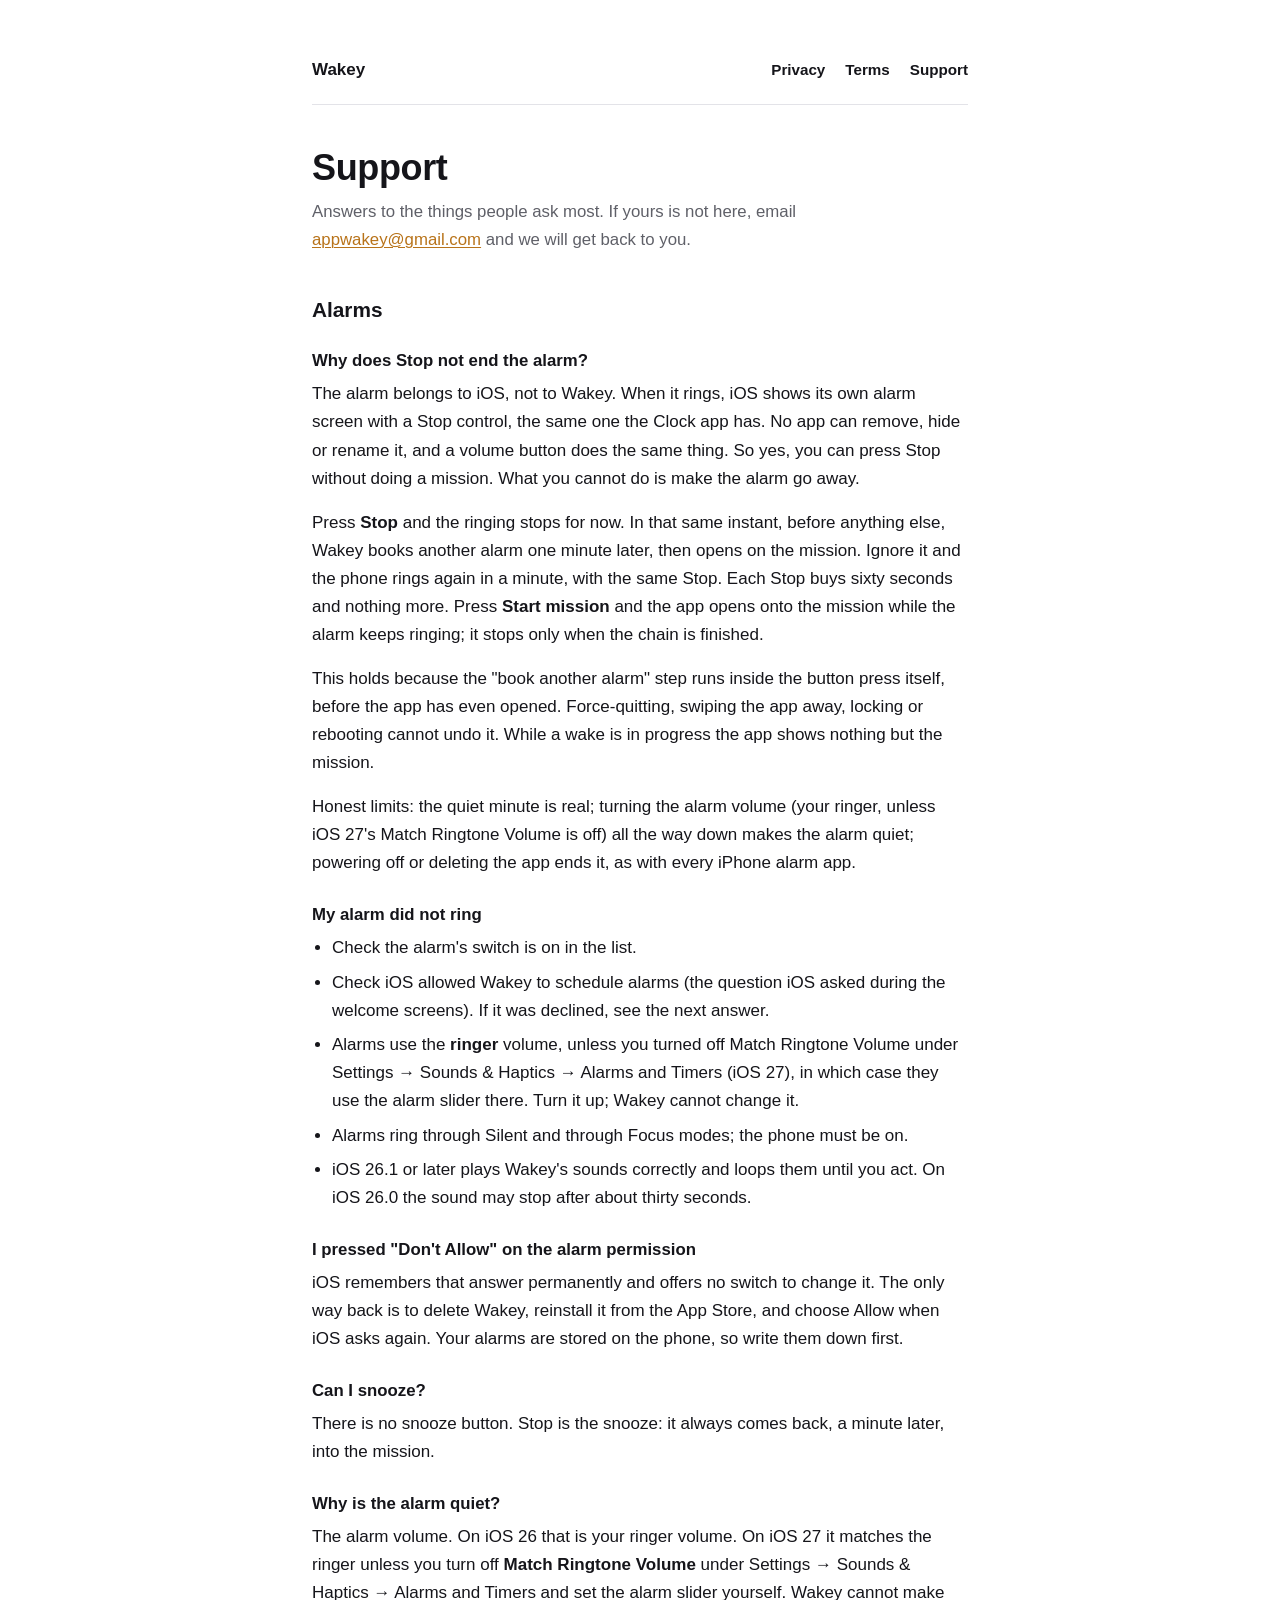
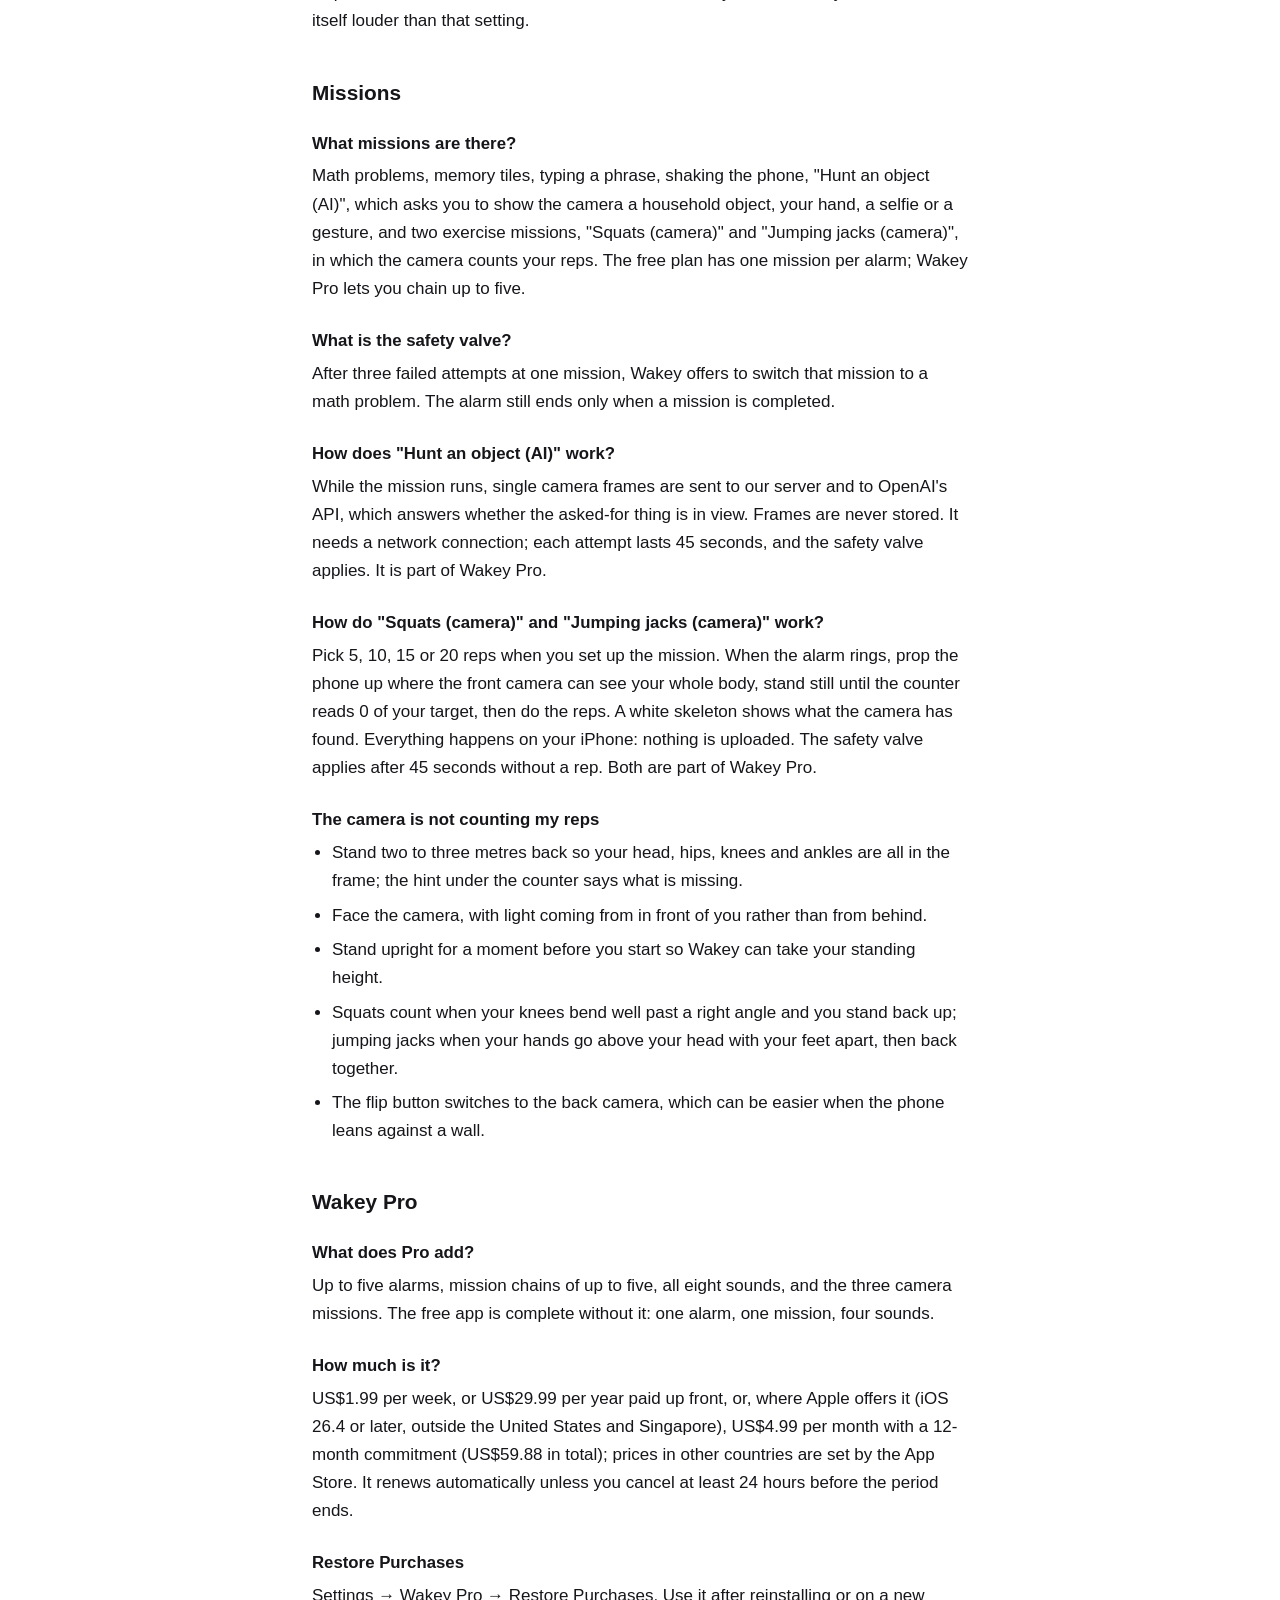
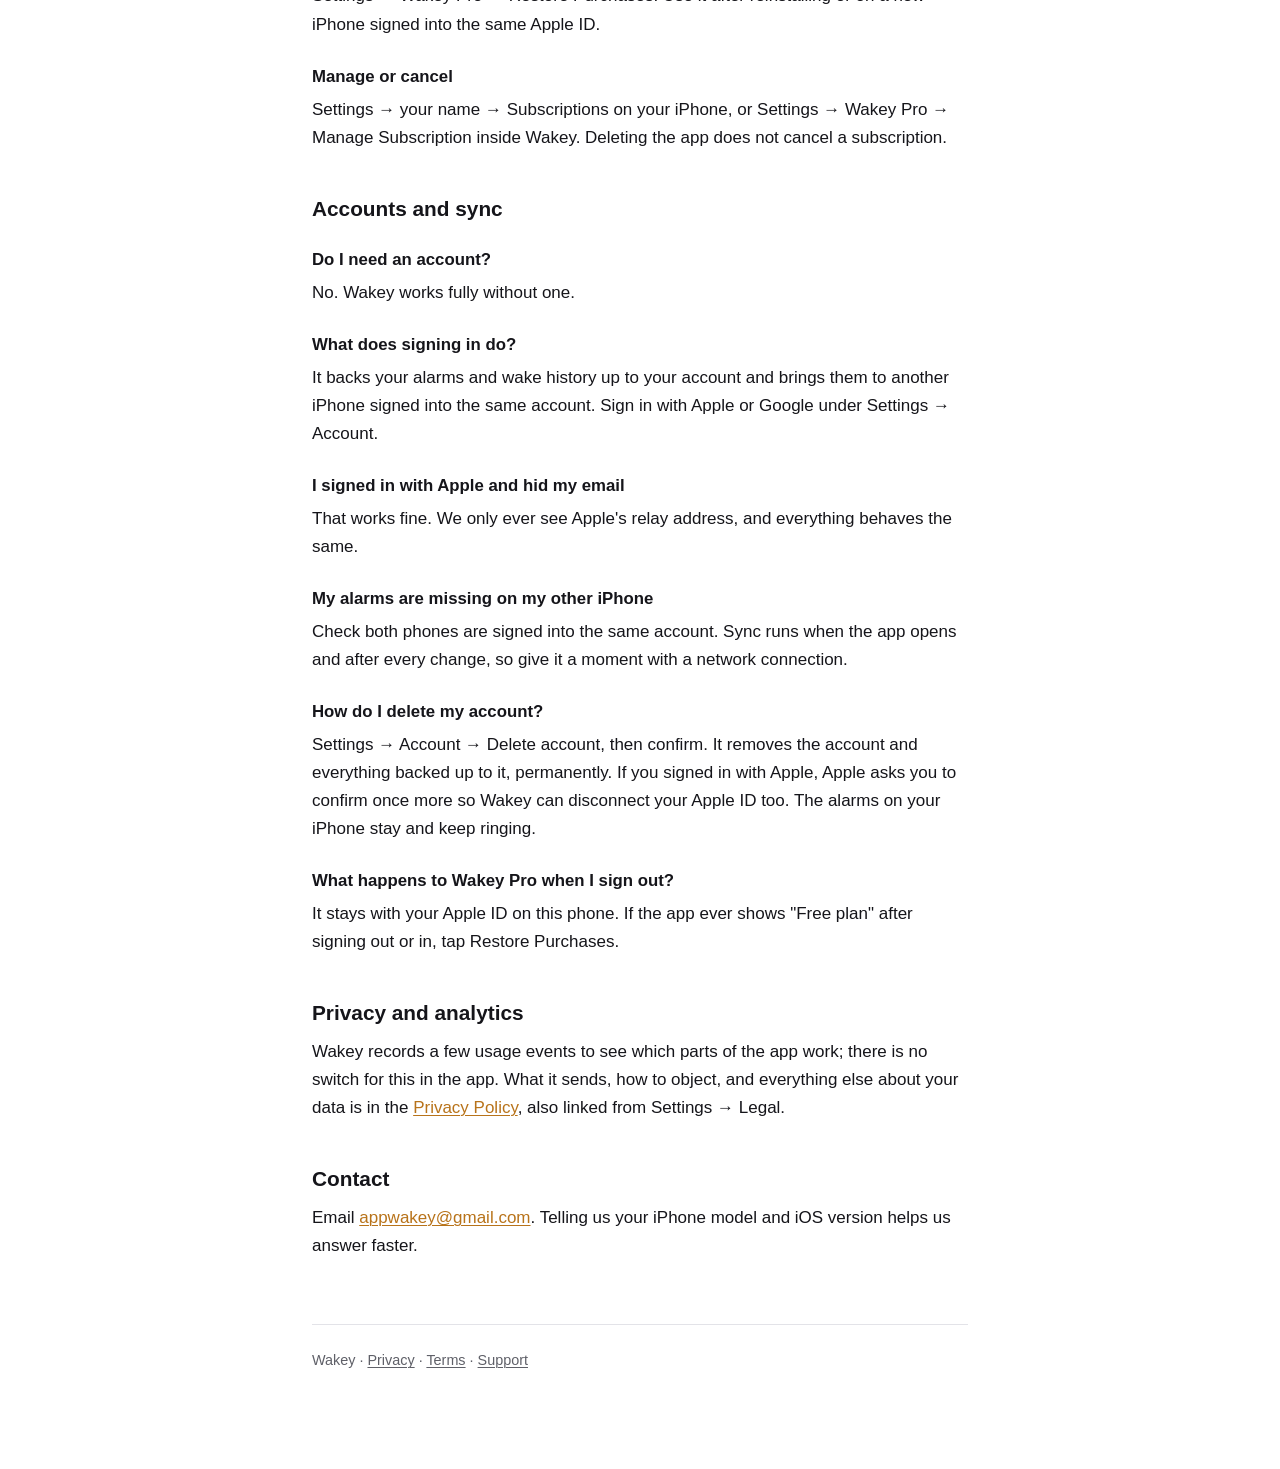
==== commit c74cbc1e: "Support: four free sounds, all eight with Wakey Pro (Arcade free; Chimes and Rooster removed from th" ====
--- a/support/index.html
+++ b/support/index.html
@@ -102,8 +102,8 @@
   <h2>Wakey Pro</h2>
 
   <h3>What does Pro add?</h3>
-  <p>Up to five alarms, mission chains of up to five, all ten sounds, and the three camera missions. The
-  free app is complete without it: one alarm, one mission, three sounds.</p>
+  <p>Up to five alarms, mission chains of up to five, all eight sounds, and the three camera missions. The
+  free app is complete without it: one alarm, one mission, four sounds.</p>
 
   <h3>How much is it?</h3>
   <p>US$1.99 per week, or US$29.99 per year paid up front, or, where Apple offers it (iOS 26.4 or
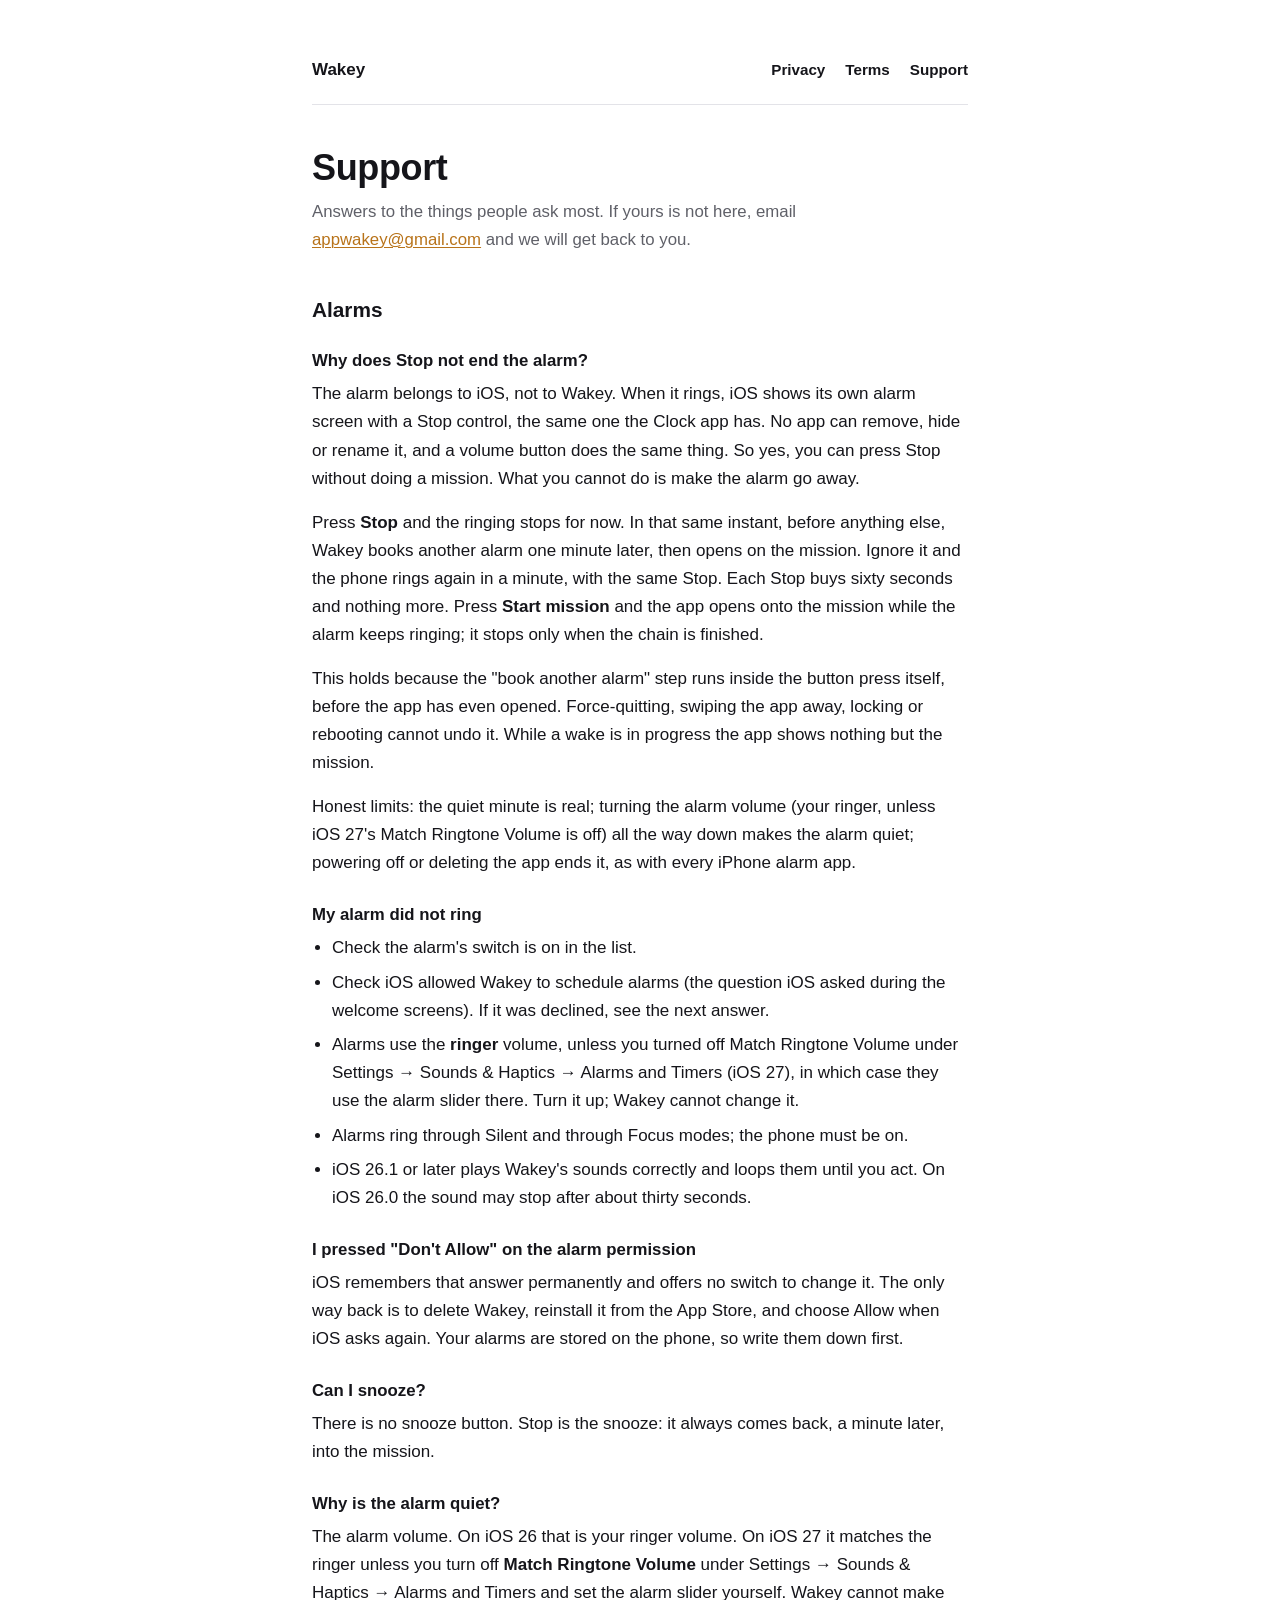
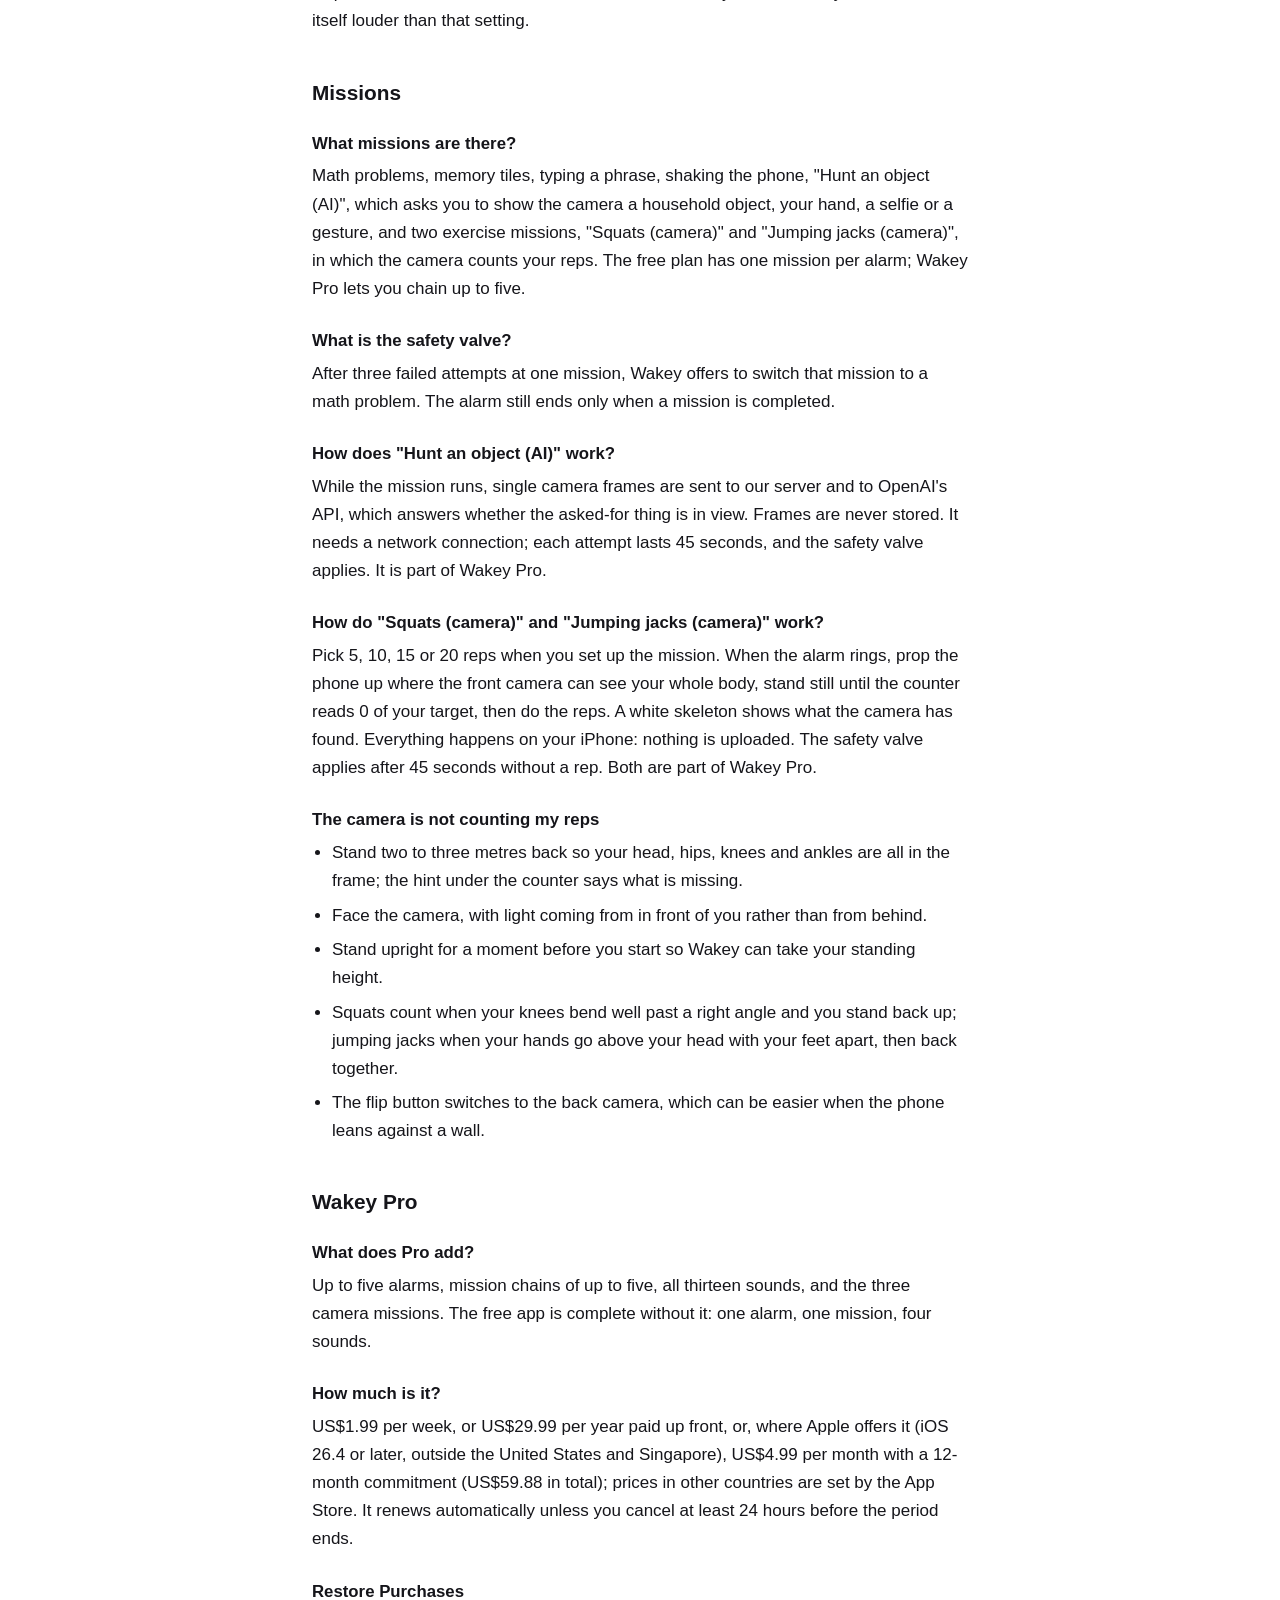
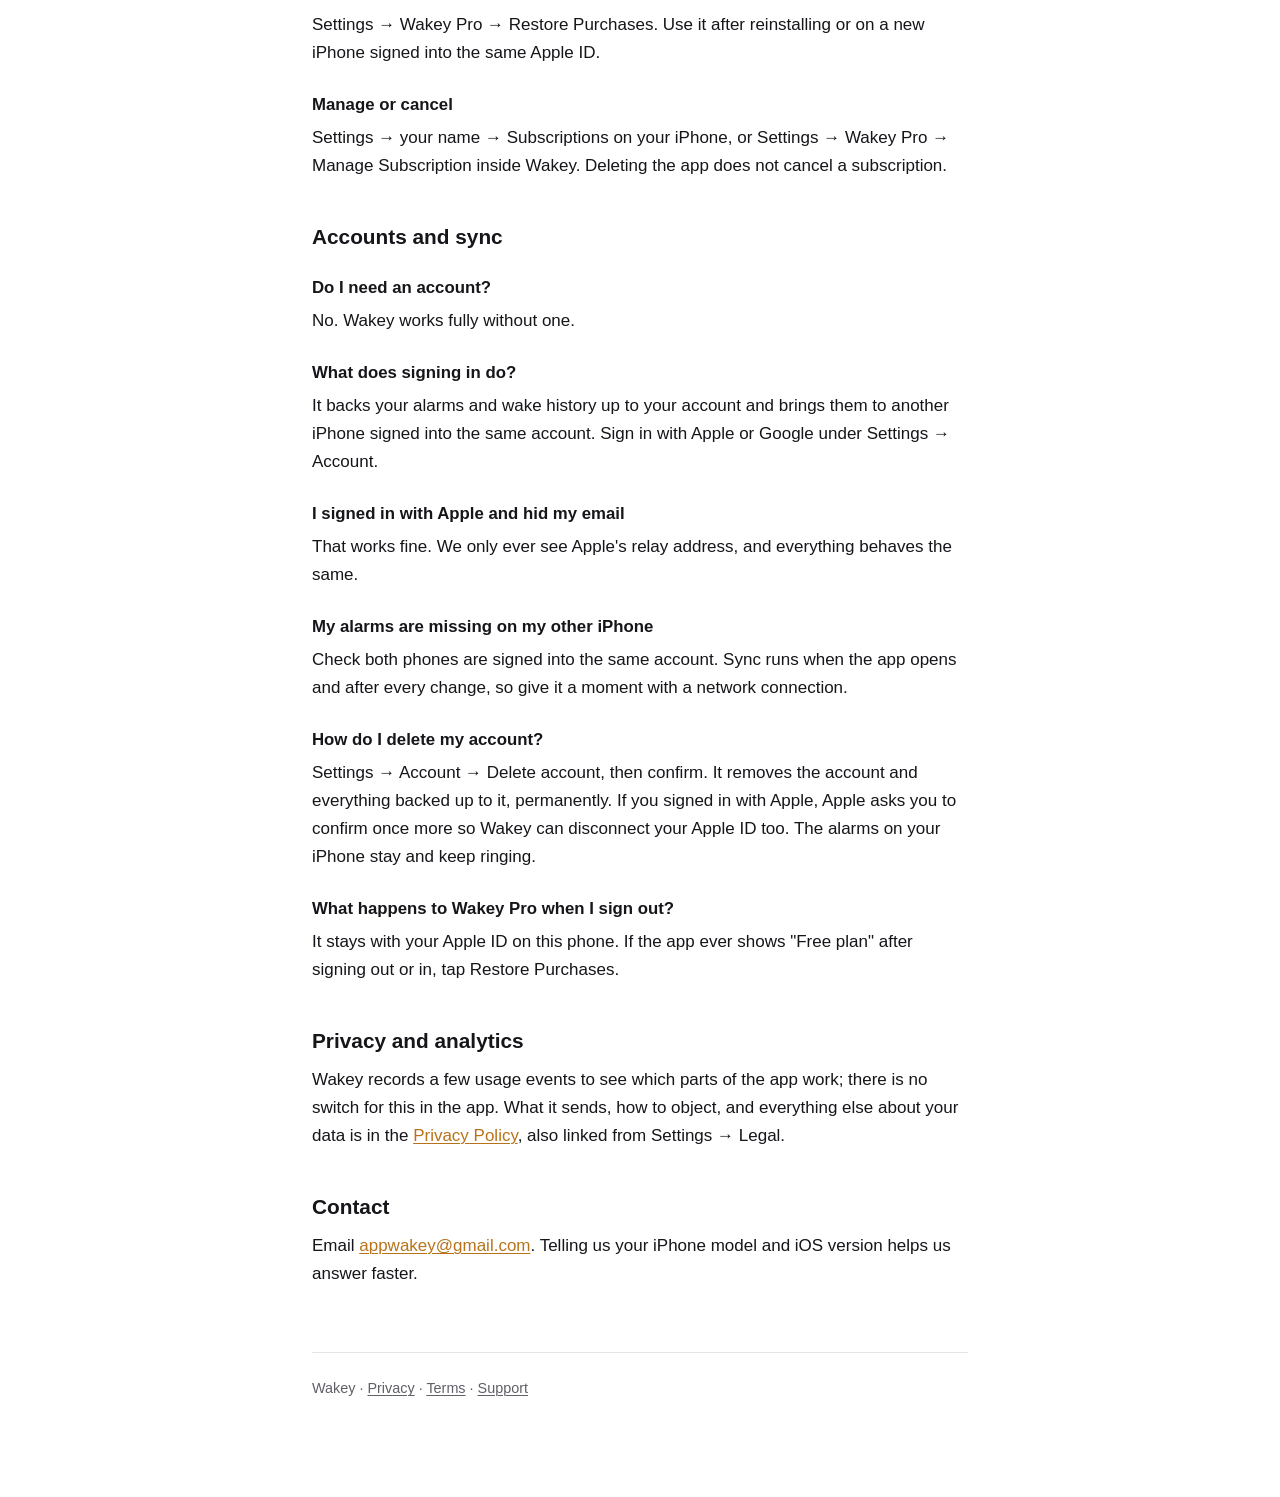
==== commit 5cd9dc7a: "Support: all thirteen sounds with Wakey Pro (five more alarm tunes in the app) Co-Authored-By: Claud" ====
--- a/support/index.html
+++ b/support/index.html
@@ -102,7 +102,7 @@
   <h2>Wakey Pro</h2>
 
   <h3>What does Pro add?</h3>
-  <p>Up to five alarms, mission chains of up to five, all eight sounds, and the three camera missions. The
+  <p>Up to five alarms, mission chains of up to five, all thirteen sounds, and the three camera missions. The
   free app is complete without it: one alarm, one mission, four sounds.</p>
 
   <h3>How much is it?</h3>
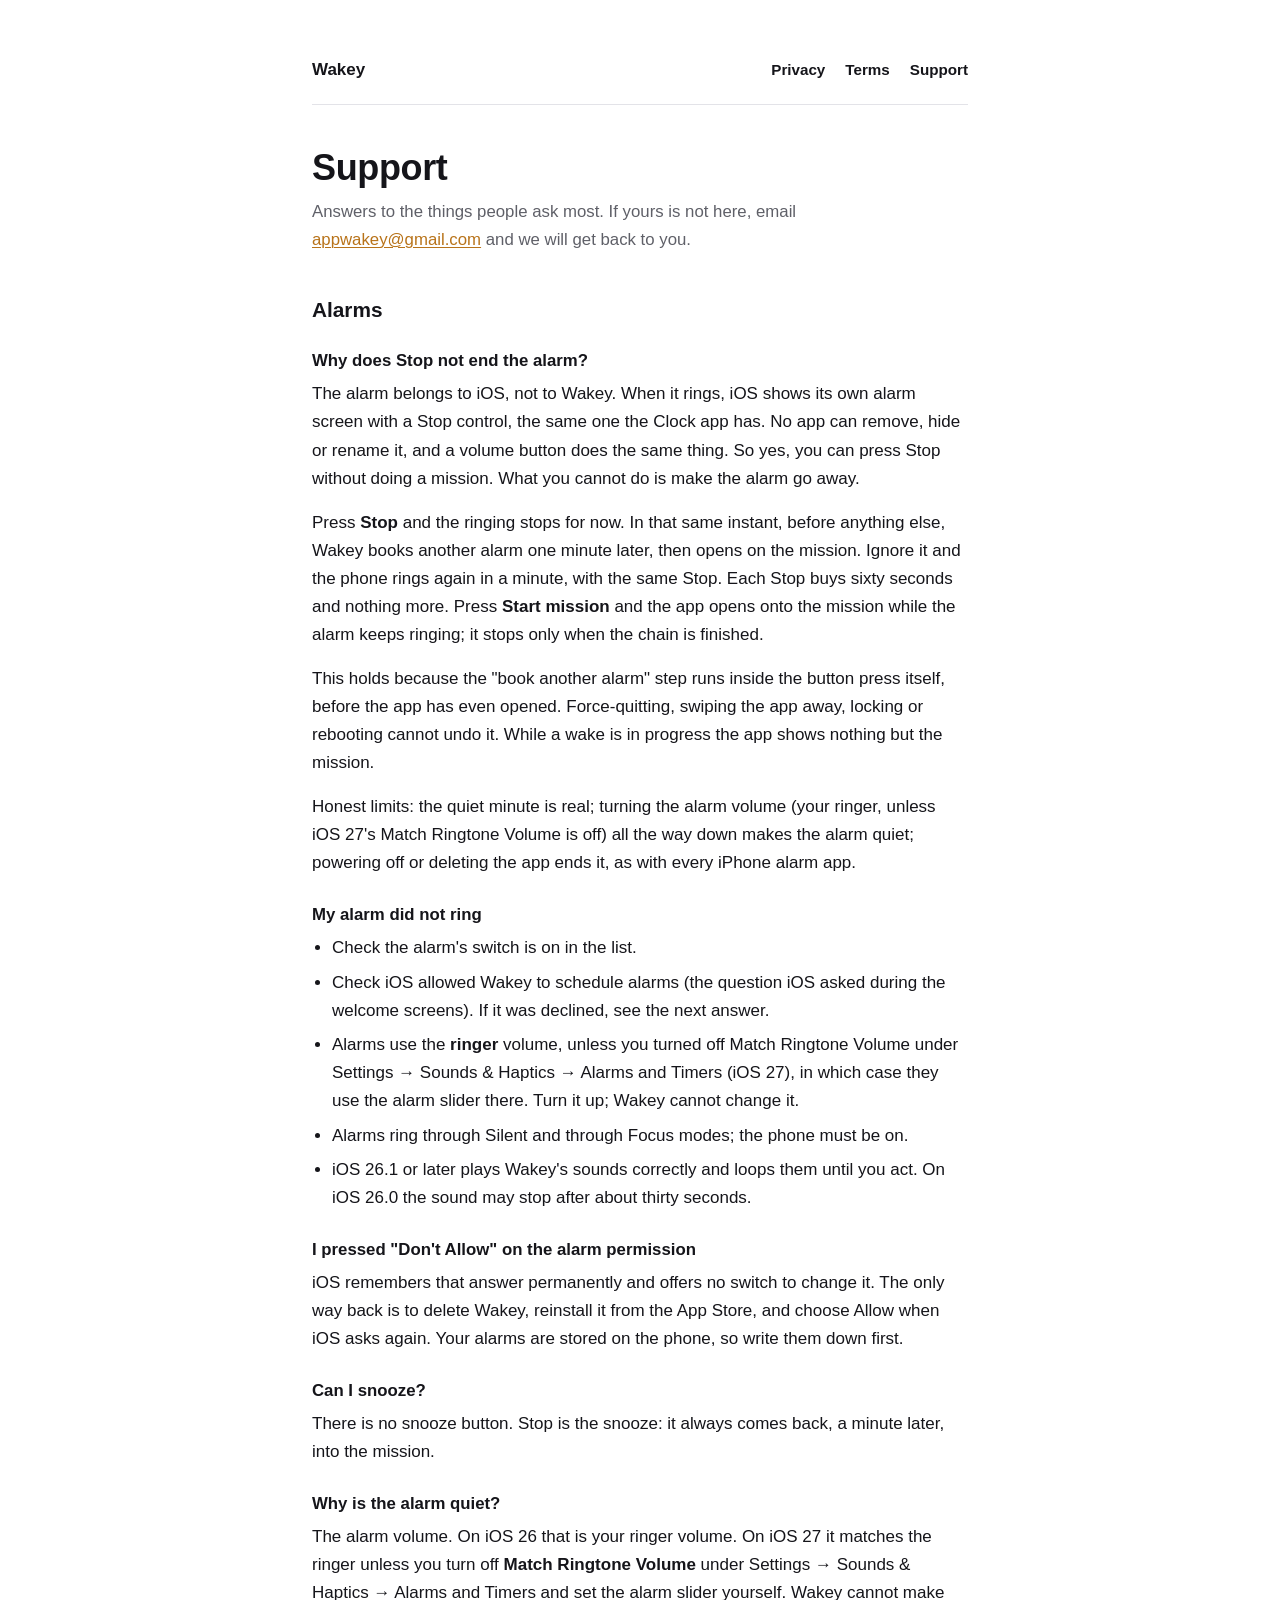
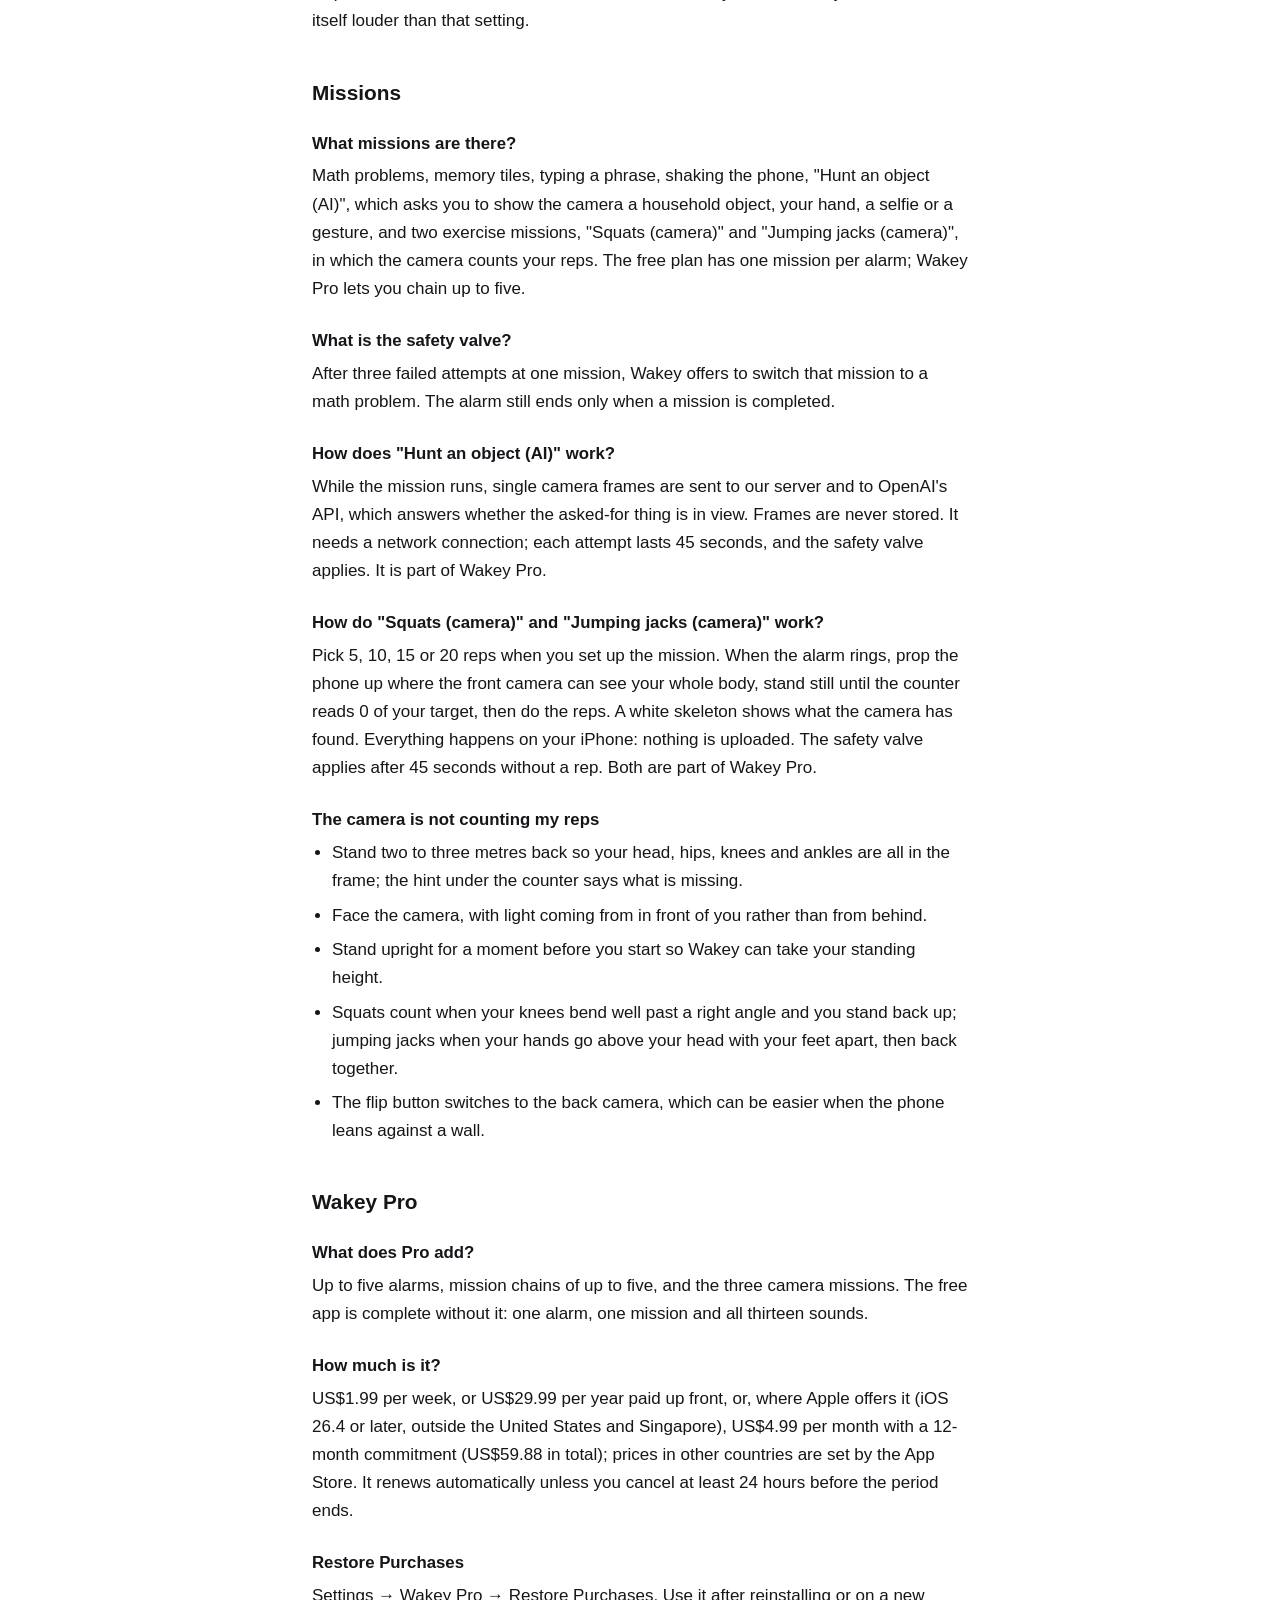
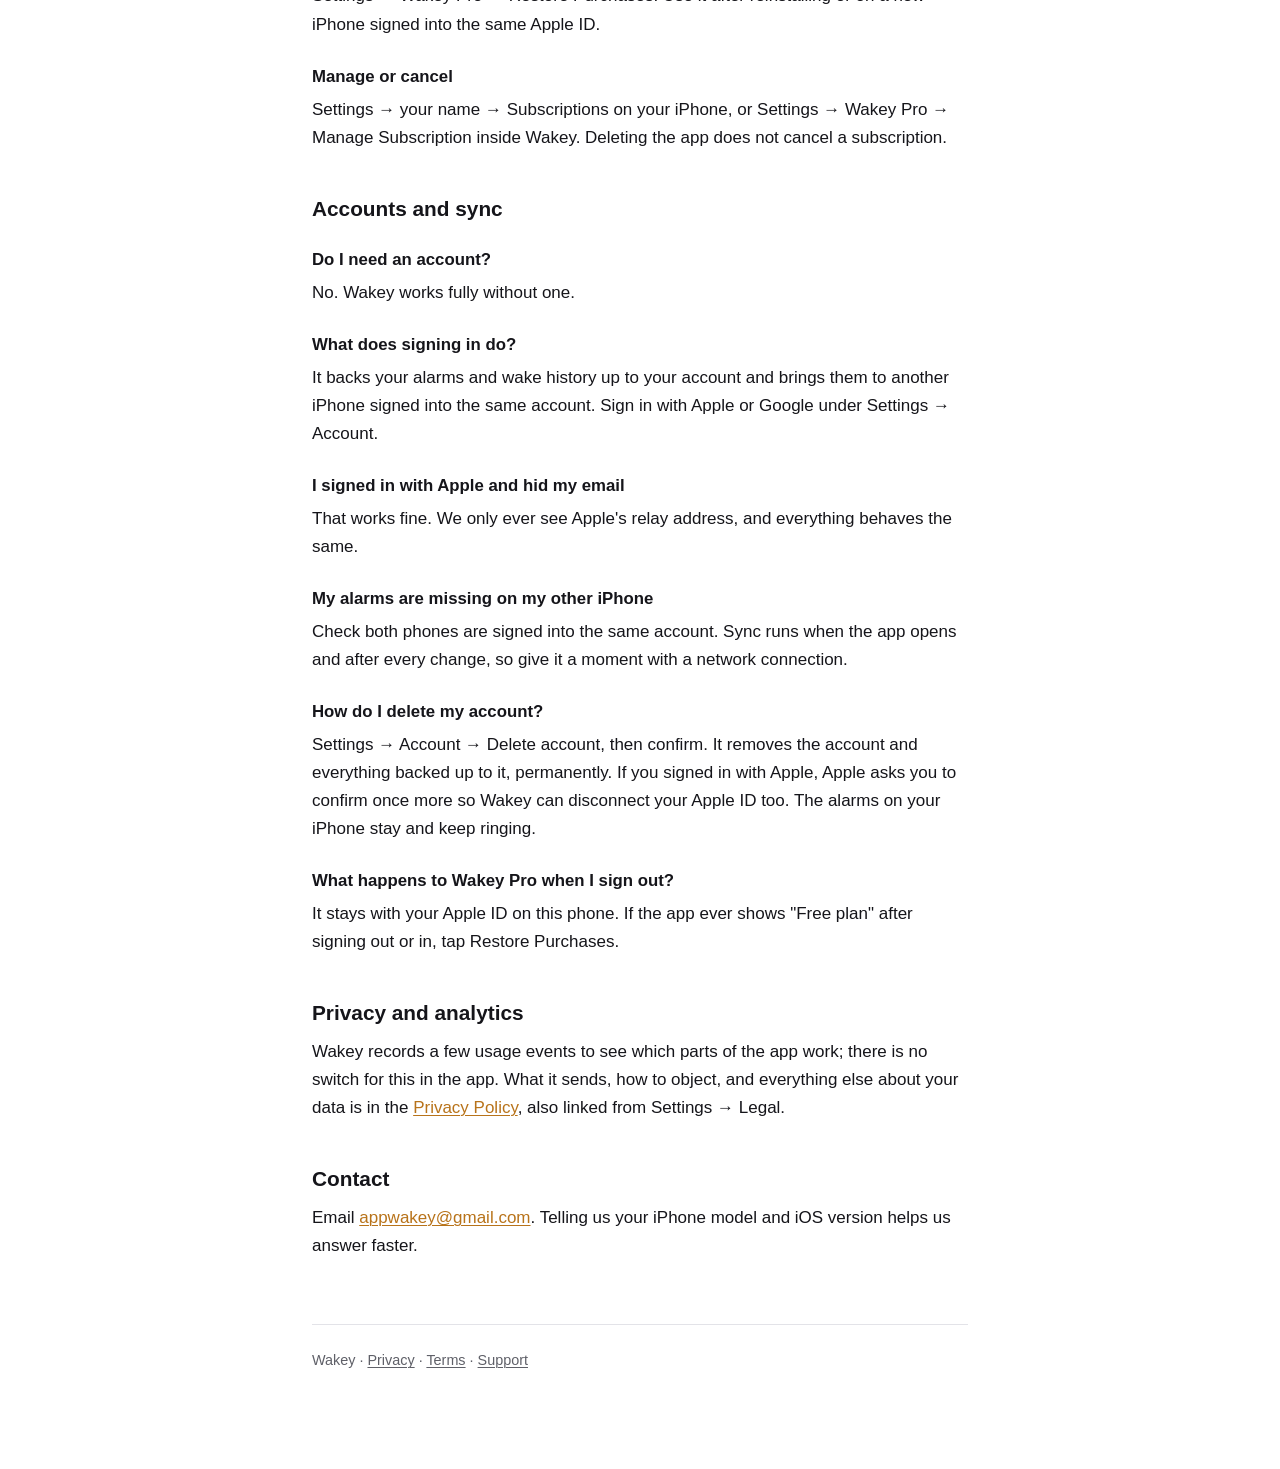
==== commit 3886e365: "Support: every sound is free; Pro adds alarms, mission chains and the camera missions Co-Authored-By" ====
--- a/support/index.html
+++ b/support/index.html
@@ -102,8 +102,8 @@
   <h2>Wakey Pro</h2>
 
   <h3>What does Pro add?</h3>
-  <p>Up to five alarms, mission chains of up to five, all thirteen sounds, and the three camera missions. The
-  free app is complete without it: one alarm, one mission, four sounds.</p>
+  <p>Up to five alarms, mission chains of up to five, and the three camera missions. The free app is
+  complete without it: one alarm, one mission and all thirteen sounds.</p>
 
   <h3>How much is it?</h3>
   <p>US$1.99 per week, or US$29.99 per year paid up front, or, where Apple offers it (iOS 26.4 or
